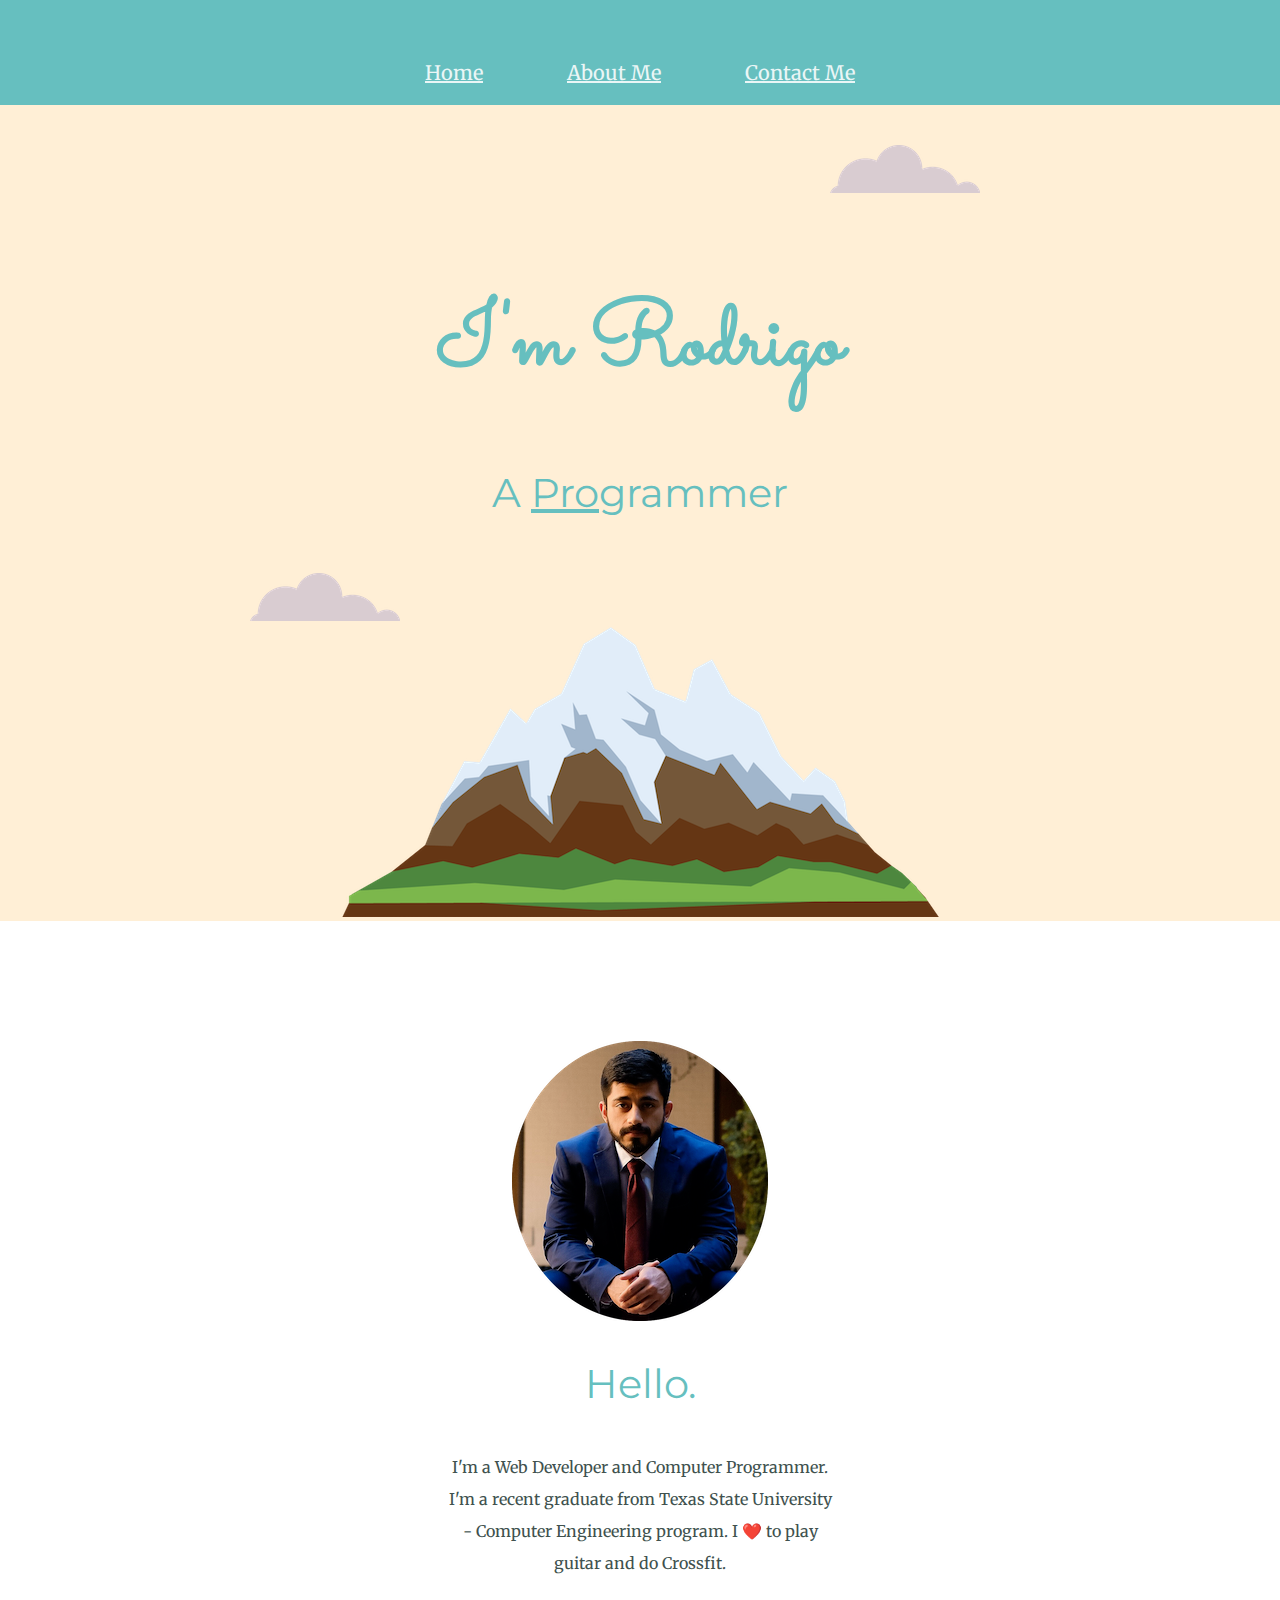
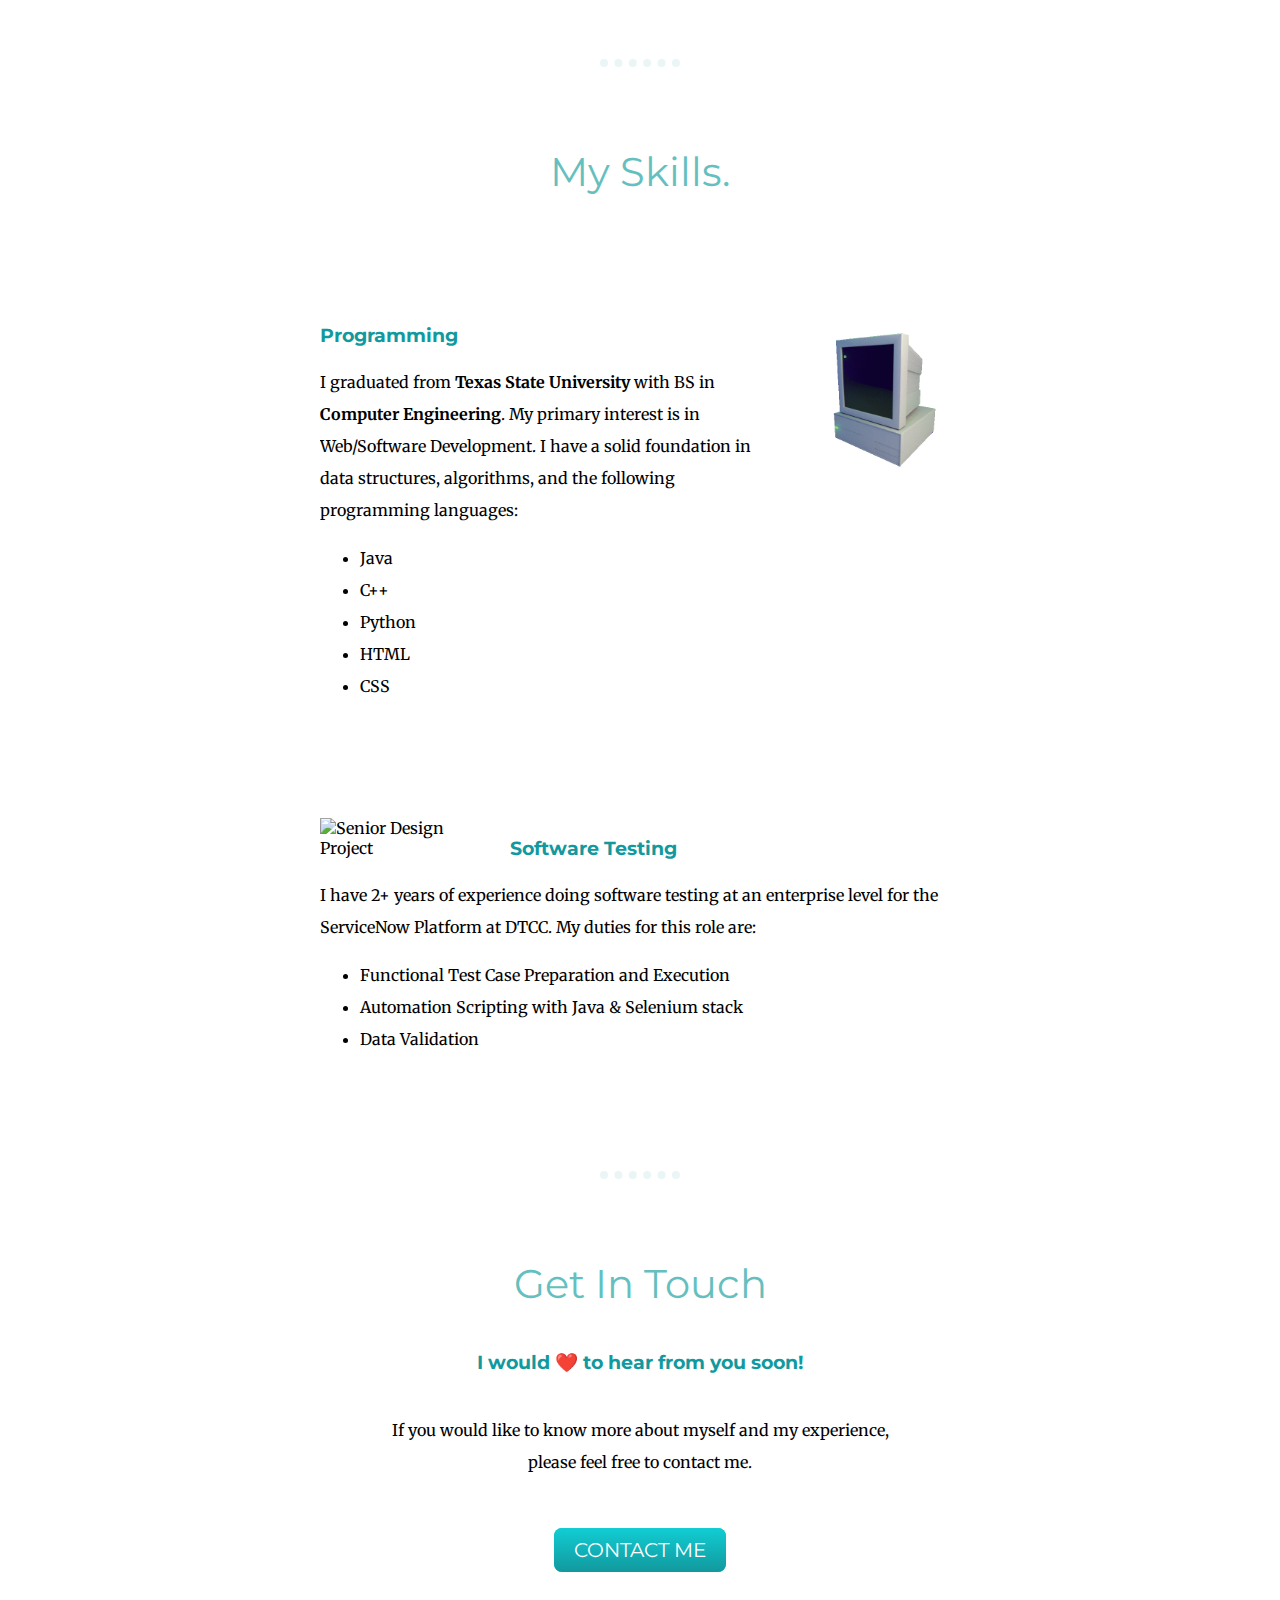
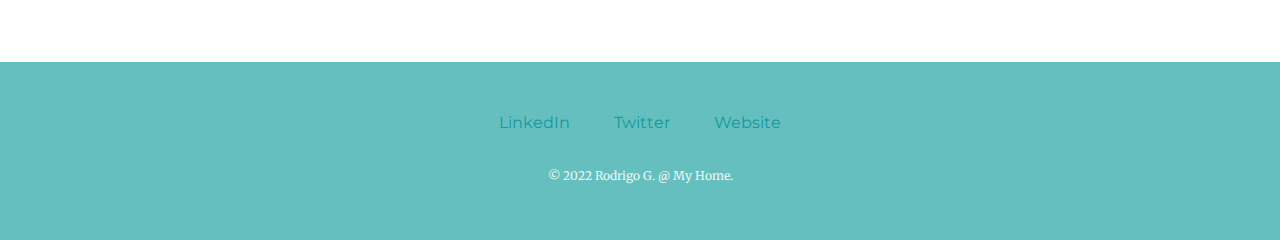
==== index.html @ c72c0177 "Update index.html" ====
<!DOCTYPE html>
<html lang="en" dir="ltr">

<head>
  <meta charset="utf-8">
  <title>Rodrigo's Personal Site</title>
  <link rel="stylesheet" href="css/styles.css">
  <link rel="icon" href="favicon.ico">
  <link rel="preconnect" href="https://fonts.googleapis.com">
  <link rel="preconnect" href="https://fonts.gstatic.com" crossorigin>
  <link href="https://fonts.googleapis.com/css2?family=Merriweather:ital,wght@0,400;1,700&family=Montserrat&family=Orbitron&family=Sacramento&display=swap" rel="stylesheet">
  <link href="https://fonts.googleapis.com/css2?family=Merriweather:wght@400;700&family=Montserrat&family=Orbitron&family=Sacramento&display=swap" rel="stylesheet">
</head>

<body>
  <header>
    <div class="nav-bar">
      <div class="menu">
        <a class="menu-links" href="https://samsaraprogrammimg.github.io/personal-site/">Home</a>
        <a class="menu-links" href="https://samsaraprogrammimg.github.io/cv/">About Me</a>
        <a class="menu-links" href="mailto:rodrjgom@gmail.com">Contact Me</a>
      </div>
    </div>
  </header>
  <div class="top-container">
    <img class="top-cloud" src="images/cloud.png" alt="cloud-img">
    <h1>I'm Rodrigo</h1>
    <h2>A <span class="pro">Pro</span>grammer</h2>
    <img class="bottom-cloud" src="images/cloud.png" alt="cloud-img">
    <img class="mountain" src="images/mountain.png" alt="mountain-img">
  </div>
  <div class="middle-container">
    <div class="profile">
      <br>
      <img class="self" src="images/Me.png" alt="personal-img">
      <h2>Hello.</h2>
      <p class="intro-summary">I'm a Web Developer and Computer Programmer. I'm a recent graduate from Texas State University - Computer Engineering program. I ❤️ to play guitar and do Crossfit.</p>
    </div>
    <hr>
    <div class="skills">
      <h2>My Skills.</h2>
      <div class="skill-row">
        <img class="programming" src="images/computer.gif" alt="Programming">
        <h3>Programming</h3>
        <p>I graduated from <span class="important">Texas State University</span> with BS in <span class="important">Computer Engineering</span>. My primary interest is in Web/Software Development. I have a solid foundation in data structures, algorithms,
          and the following programming languages:
        <ul>
          <li>Java</li>
          <li>C++</li>
          <li>Python</li>
          <li>HTML</li>
          <li>CSS</li>
        </ul>
        </p>
      </div>
      <div class="skill-row">
        <img class="design-project" src="images/testing.gif" alt="Senior Design Project">
        <h3>Software Testing</h3>
        <p>I have 2+ years of experience doing software testing at an enterprise level for the ServiceNow Platform at DTCC. My duties for this role are:
        <ul>
          <li>Functional Test Case Preparation and Execution</li>
          <li>Automation Scripting with Java & Selenium stack</li>
          <li>Data Validation</li>
        </ul>
        </p>
      </div>
    </div>
    <hr>
    <div class="contact-me">
      <h2>Get In Touch</h2>
      <h3>I would ❤️ to hear from you soon!</h3>
      <p class="contact-message">If you would like to know more about myself and my experience, please feel free to contact me.</p>
      <a class="btn" href="mailto:rodrjgom@gmail.com">CONTACT ME</a>
    </div>
  </div>


  <div class="bottom-container">
    <a class="footer-link" href="https://www.linkedin.com/in/rodrjgom">LinkedIn</a>
    <a class="footer-link" href="https://twitter.com/">Twitter</a>
    <a class="footer-link" href="https://www.appbrewery.co/">Website</a>
    <p class="copyright-text">© 2022 Rodrigo G. @ My Home.</p>
  </div>
</body>

</html>
---- css/styles.css ----
body {
  margin: 0;
  text-align: center;
  font-family: 'Merriweather', serif;
  /* background-color: #FFEFD6; */
}

h1 {
  margin: 50px auto 0 auto;
  font-family: 'Sacramento', cursive;
  font-size: 562.5%;
  color: #66BFBF;
  line-height: 2;
}

h2 {
  font-family: 'Montserrat', sans-serif;
  font-size: 2.5rem;
  color: #66BFBF;
  font-weight: normal;
  padding-bottom: 10px;
}

h3 {
  font-family: 'Montserrat', sans-serif;
  color: #11999E;
}

hr{
  margin: 80px auto 80px auto;
  border-style: dotted none none;
  border-width: .5rem;
  width: 80px;
  color: #EAF6F6;
}

p{
  line-height: 2;
  font-family: 'Merriweather', serif;
}

li{
  line-height: 2;
}

.nav-bar{
  background-color: #66BFBF;
  padding: 40px;
}

.menu-links{
  color: #EAF6F6;
  font-family: 'Merriweather', serif;
  font-size: 1.25rem;
  padding: 0 40px;
  position: relative;
  top: 20px;
}

.menu-links:hover{
  color: #111111;
  /* top: 10px; */
}

.important{
  font-family: 'Merriweather', serif;
  font-weight: bold;
}


.top-container {
  position: relative;
  padding-top: 100px;
  background-color: #FFEFD6;
}

.middle-container{
  margin: 100px 0;

}


.bottom-container{
  background-color:#66BFBF;
  padding: 50px 0 20px;

}

.pro {
  text-decoration: underline;
}

.bottom-cloud {
  position: absolute;
  bottom: 300px;
  left: 250px;
}

.top-cloud {
  position: absolute;
  right: 300px;
  top: 40px;
}

.mountain {
  position: relative;
}

.skill-row {
  width: 50%;
  margin: 100px auto 100px auto;
  text-align: left;
  overflow: auto;
}

.design-project {
  width: 25%;
  float: left;
  margin-right: 30px;
}

.programming {
  width: 25%;
  float: right;
  margin-left: 30px;
}

.intro-summary{
  color: #40514E;
  width: 30%;
  margin: auto;
}

.footer-link{
  color: #11999E;
  font-family: 'Montserrat', sans-serif;
  margin: 10px 20px;
  text-decoration: none;

}

.footer-link:hover{
  color: #EAF6F6;
}

.copyright-text{
  color: #EAF6F6;
  font-size: 0.75rem;
  padding: 20px 0;
}

.contact-message{
  width: 40%;
  margin: 40px auto 60px;
}

.btn {
  background: #11CDD4;
  background-image: -webkit-linear-gradient(top, #11CDD4, #11999E);
  background-image: -moz-linear-gradient(top, #11CDD4, #11999E);
  background-image: -ms-linear-gradient(top, #11CDD4, #11999E);
  background-image: -o-linear-gradient(top, #11CDD4, #11999E);
  background-image: linear-gradient(to bottom, #11CDD4, #11999E);
  -webkit-border-radius: 8;
  -moz-border-radius: 8;
  border-radius: 8px;
  font-family: 'Montserrat', sans-serif;
  color: #ffffff;
  font-size: 20px;
  padding: 10px 20px 10px 20px;
  text-decoration: none;
}

.btn:hover {
  background: #30E3CB;
  background-image: -webkit-linear-gradient(top, #30E3CB, #2BC4AD);
  background-image: -moz-linear-gradient(top, #30E3CB, #2BC4AD);
  background-image: -ms-linear-gradient(top, #30E3CB, #2BC4AD);
  background-image: -o-linear-gradient(top, #30E3CB, #2BC4AD);
  background-image: linear-gradient(to bottom, #30E3CB, #2BC4AD);
  text-decoration: none;
}
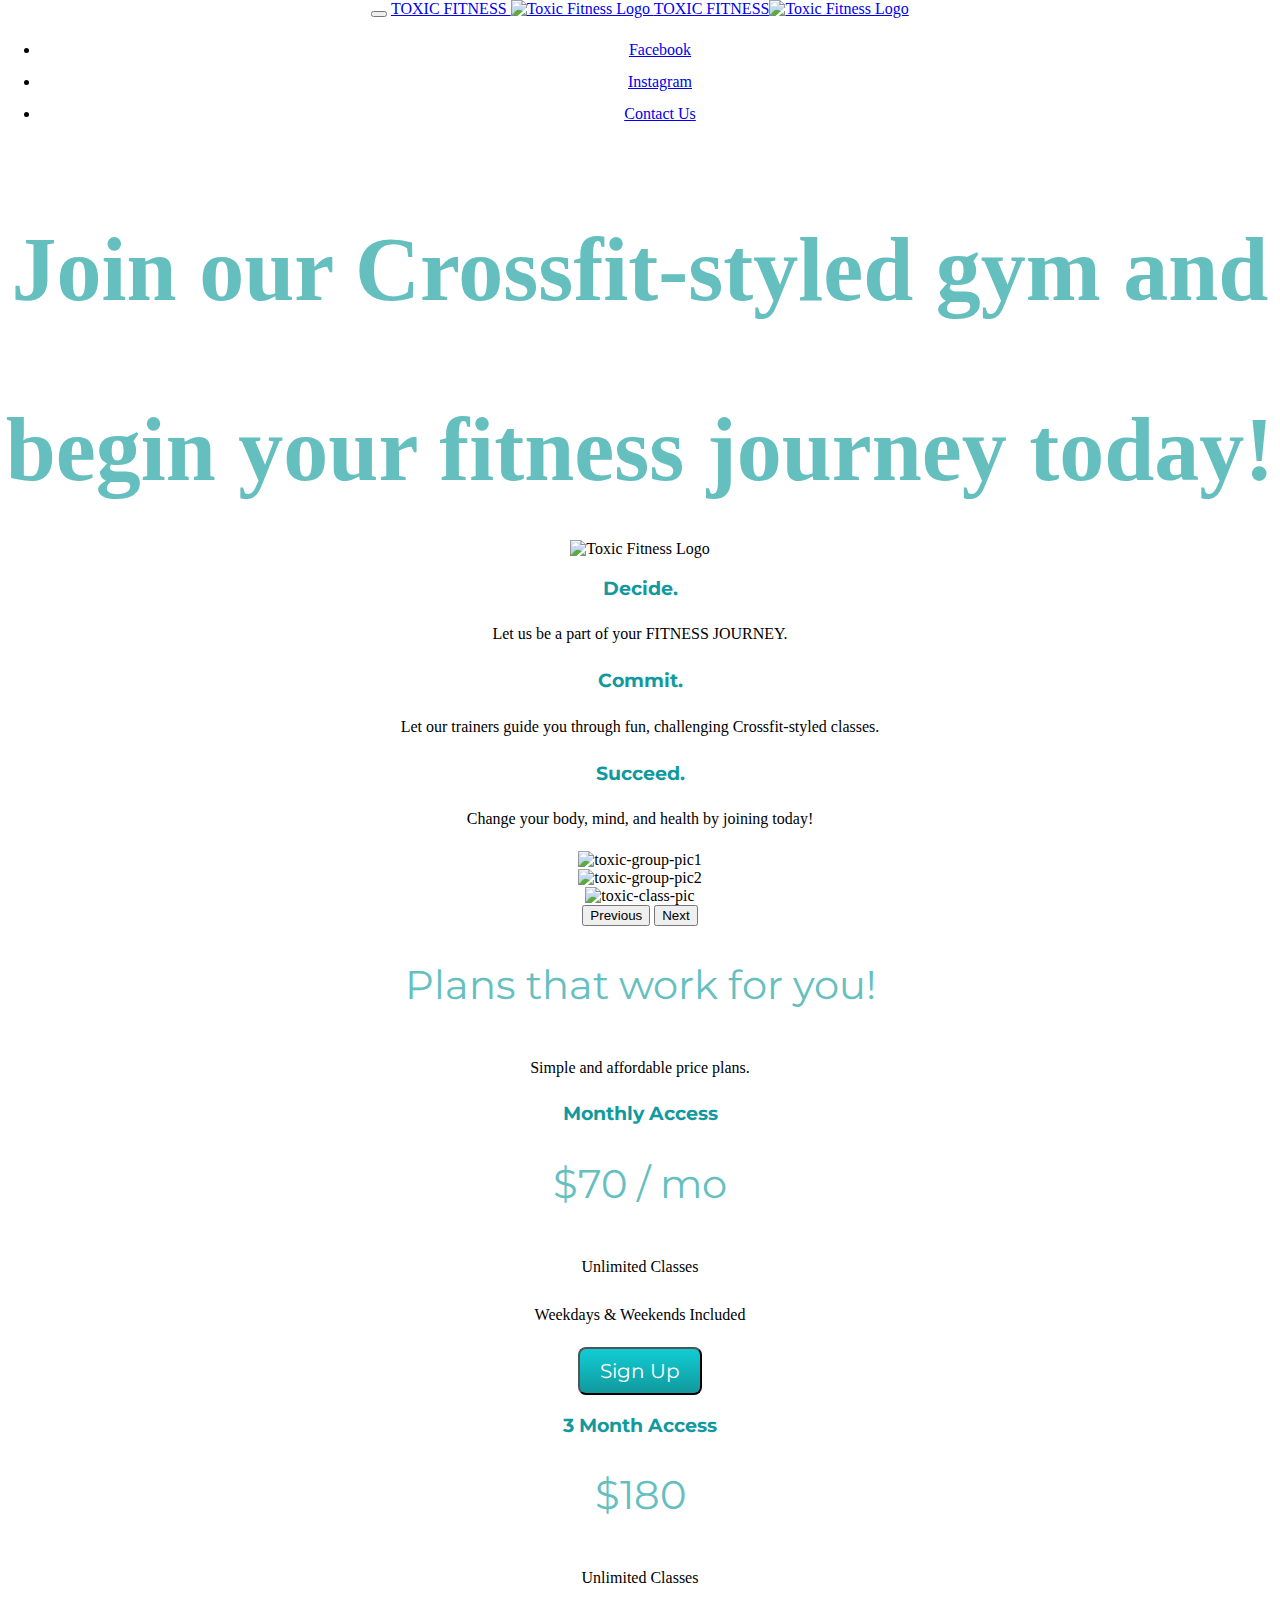
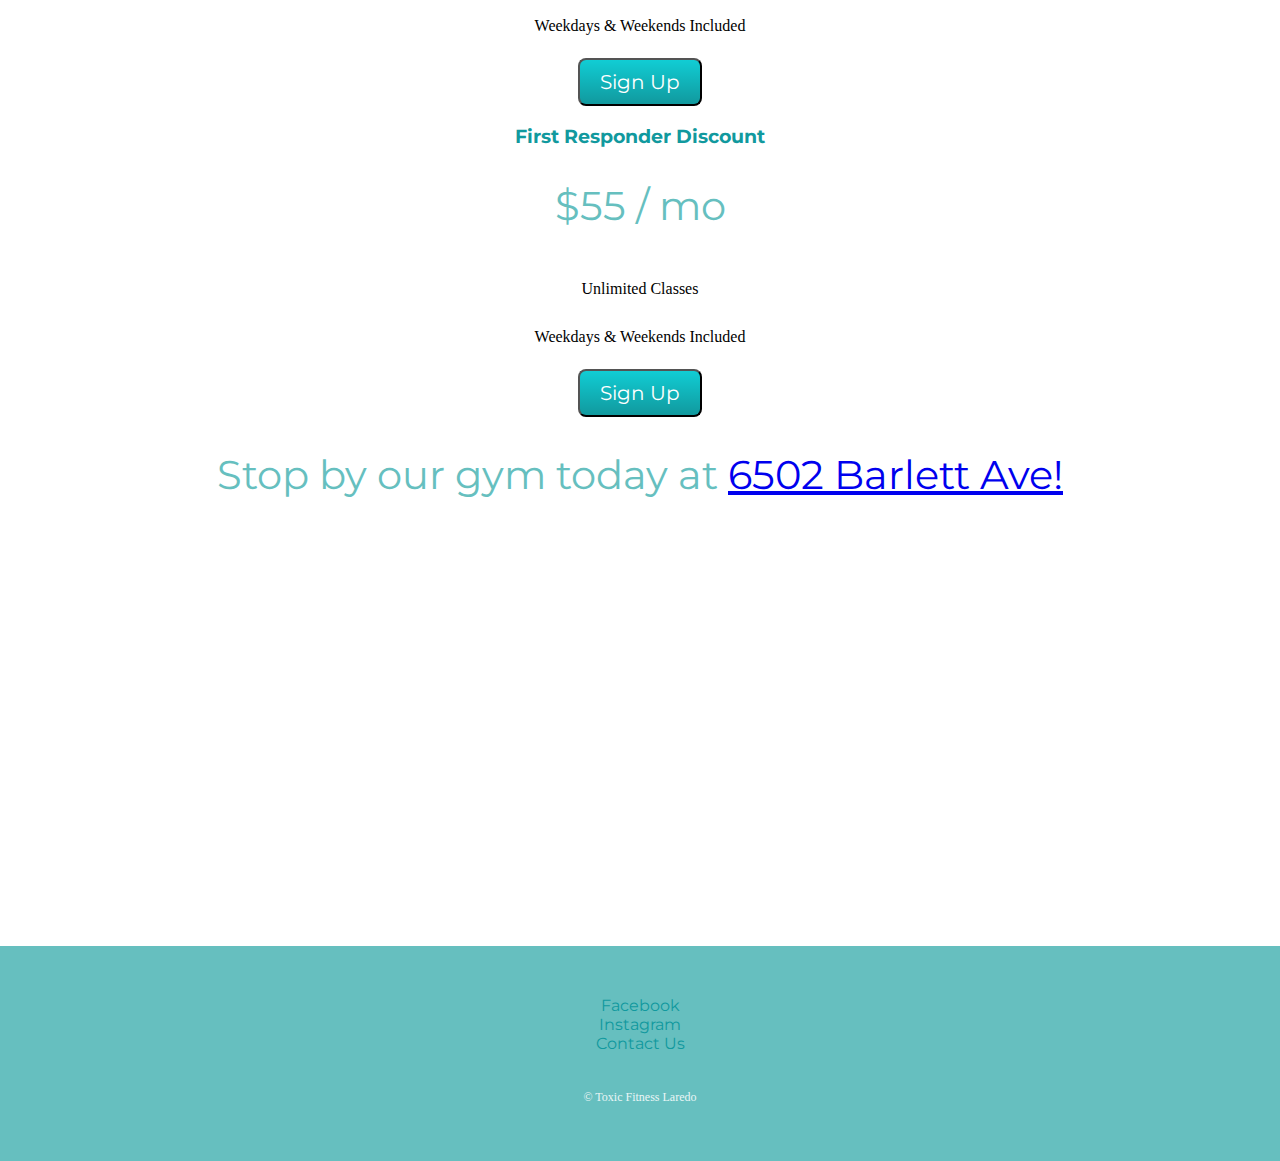
==== commit 5677f572: "Update index.html" ====
--- a/index.html
+++ b/index.html
@@ -1,86 +1,233 @@
 <!DOCTYPE html>
-<html lang="en" dir="ltr">
-
-<head>
-  <meta charset="utf-8">
-  <title>Rodrigo's Personal Site</title>
-  <link rel="stylesheet" href="css/styles.css">
-  <link rel="icon" href="favicon.ico">
-  <link rel="preconnect" href="https://fonts.googleapis.com">
-  <link rel="preconnect" href="https://fonts.gstatic.com" crossorigin>
-  <link href="https://fonts.googleapis.com/css2?family=Merriweather:ital,wght@0,400;1,700&family=Montserrat&family=Orbitron&family=Sacramento&display=swap" rel="stylesheet">
-  <link href="https://fonts.googleapis.com/css2?family=Merriweather:wght@400;700&family=Montserrat&family=Orbitron&family=Sacramento&display=swap" rel="stylesheet">
-</head>
-
-<body>
-  <header>
-    <div class="nav-bar">
-      <div class="menu">
-        <a class="menu-links" href="https://samsaraprogrammimg.github.io/personal-site/">Home</a>
-        <a class="menu-links" href="https://samsaraprogrammimg.github.io/cv/">About Me</a>
-        <a class="menu-links" href="mailto:rodrjgom@gmail.com">Contact Me</a>
-      </div>
-    </div>
-  </header>
-  <div class="top-container">
-    <img class="top-cloud" src="images/cloud.png" alt="cloud-img">
-    <h1>I'm Rodrigo</h1>
-    <h2>A <span class="pro">Pro</span>grammer</h2>
-    <img class="bottom-cloud" src="images/cloud.png" alt="cloud-img">
-    <img class="mountain" src="images/mountain.png" alt="mountain-img">
-  </div>
-  <div class="middle-container">
-    <div class="profile">
-      <br>
-      <img class="self" src="images/Me.png" alt="personal-img">
-      <h2>Hello.</h2>
-      <p class="intro-summary">I'm a Web Developer and Computer Programmer. I'm a recent graduate from Texas State University - Computer Engineering program. I ❤️ to play guitar and do Crossfit.</p>
-    </div>
-    <hr>
-    <div class="skills">
-      <h2>My Skills.</h2>
-      <div class="skill-row">
-        <img class="programming" src="images/computer.gif" alt="Programming">
-        <h3>Programming</h3>
-        <p>I graduated from <span class="important">Texas State University</span> with BS in <span class="important">Computer Engineering</span>. My primary interest is in Web/Software Development. I have a solid foundation in data structures, algorithms,
-          and the following programming languages:
-        <ul>
-          <li>Java</li>
-          <li>C++</li>
-          <li>Python</li>
-          <li>HTML</li>
-          <li>CSS</li>
-        </ul>
-        </p>
-      </div>
-      <div class="skill-row">
-        <img class="design-project" src="images/testing.gif" alt="Senior Design Project">
-        <h3>Software Testing</h3>
-        <p>I have 2+ years of experience doing software testing at an enterprise level for the ServiceNow Platform at DTCC. My duties for this role are:
-        <ul>
-          <li>Functional Test Case Preparation and Execution</li>
-          <li>Automation Scripting with Java & Selenium stack</li>
-          <li>Data Validation</li>
-        </ul>
-        </p>
-      </div>
-    </div>
-    <hr>
-    <div class="contact-me">
-      <h2>Get In Touch</h2>
-      <h3>I would ❤️ to hear from you soon!</h3>
-      <p class="contact-message">If you would like to know more about myself and my experience, please feel free to contact me.</p>
-      <a class="btn" href="mailto:rodrjgom@gmail.com">CONTACT ME</a>
-    </div>
-  </div>
-
-
-  <div class="bottom-container">
-    <a class="footer-link" href="https://www.linkedin.com/in/rodrjgom">LinkedIn</a>
-    <a class="footer-link" href="https://twitter.com/">Twitter</a>
-    <a class="footer-link" href="https://www.appbrewery.co/">Website</a>
-    <p class="copyright-text">© 2022 Rodrigo G. @ My Home.</p>
-  </div>
-</body>
+<html>
+
+  <head>
+    <meta charset="utf-8">
+    <meta name="viewport" content="width=device-width, initial-scale=1">
+    <title>Toxic Fitness</title>
+
+
+    <!-- CSS Stylesheets -->
+    <link href="https://cdn.jsdelivr.net/npm/bootstrap@5.2.3/dist/css/bootstrap.min.css" rel="stylesheet" integrity="sha384-rbsA2VBKQhggwzxH7pPCaAqO46MgnOM80zW1RWuH61DGLwZJEdK2Kadq2F9CUG65" crossorigin="anonymous">
+    <link rel="stylesheet" href="css/styles.css">
+
+    <!-- Font Awesome -->
+    <script src="https://kit.fontawesome.com/46031f3086.js" crossorigin="anonymous"></script>
+
+
+    <!-- Google Fonts -->
+    <link rel="preconnect" href="https://fonts.googleapis.com">
+    <link rel="preconnect" href="https://fonts.gstatic.com" crossorigin>
+    <link href="https://fonts.googleapis.com/css2?family=Montserrat:wght@100;400;900&family=Ubuntu:wght@300;400;700&display=swap" rel="stylesheet">
+    <style>
+      @import url('https://fonts.googleapis.com/css2?family=Montserrat:wght@100;400;900&family=Ubuntu:wght@300;400;700&display=swap');
+    </style>
+
+    <link rel="stylesheet" href="https://cdnjs.cloudflare.com/ajax/libs/animate.css/4.1.1/animate.compat.css" />
+  </head>
+
+  <body>
+    <script src="https://cdn.jsdelivr.net/npm/bootstrap@5.2.3/dist/js/bootstrap.bundle.min.js" integrity="sha384-kenU1KFdBIe4zVF0s0G1M5b4hcpxyD9F7jL+jjXkk+Q2h455rYXK/7HAuoJl+0I4" crossorigin="anonymous"></script>
+
+    <!-- Title -->
+
+    <section id="title">
+      <div class="container-fluid navbar-container">
+
+        <!-- Nav Bar -->
+        <nav class="navbar navbar-expand-lg navbar-dark">
+          <button class="navbar-toggler" type="button" data-bs-toggle="collapse" data-bs-target="#navbarSupportedContent" aria-controls="navbarSupportedContent" aria-expanded="false" aria-label="Toggle navigation">
+            <span class="navbar-toggler-icon"></span>
+          </button>
+          <a class="navbar-brand" href="https://samsaraprogramming.github.io/dummy-gym-site/"><span class="brand-text">TOXIC FITNESS   <img class="toxic-logo-nav" src="images/toxic-logo.png" alt="Toxic Fitness Logo"> </span></a>
+          <a class="navbar-brand-mobile" href="#title"><span class="brand-text">TOXIC FITNESS<img class="toxic-logo-nav" src="images/toxic-logo.png" alt="Toxic Fitness Logo"></span></a>          <div class="collapse navbar-collapse" id="navbarSupportedContent">
+            <ul class="navbar-nav ms-auto">
+              <li class="nav-item">
+                <a class="nav-link" href="https://www.facebook.com/cardioandstrength/"><i class="fa-brands fa-facebook nav-icon"></i> Facebook</a>
+              </li>
+              <li class="nav-item">
+                <a class="nav-link" href="https://www.instagram.com/toxicfitnesslaredo/"><i class="fa-brands fa-instagram nav-icon"></i> Instagram</a>
+              </li>
+              <li class="nav-item">
+                <a class="nav-link" href="sign-up.html"><i class="fa-regular fa-envelope nav-icon"></i> Contact Us</a>
+              </li>
+            </ul>
+          </div>
+        </nav>
+
+      </div>
+
+      <div class="container-fluid heading-container">
+<!--         <a class="navbar-brand-mobile" href="https://samsaraprogramming.github.io/dummy-gym-site/">TOXIC FITNESS</a> -->
+        <div class="row">
+          <div class="col-lg-6 main-heading-container">
+            <h1 class="main-heading">Join our Crossfit-styled gym and begin your fitness journey today!</h1>
+          </div>
+          <div class="logo-container col-lg-6">
+            <img class="toxic-logo" src="images/toxic-logo.png" alt="Toxic Fitness Logo">
+          </div>
+        </div>
+      </div>
+
+    </section>
+
+
+
+    <!-- Moto Section -->
+
+    <section id="moto">
+      <div class="container-fluid">
+        <div class="row">
+          <div class="moto-box col-lg-4">
+            <a href="https://www.instagram.com/reel/Cjd8QZJpaCL/?utm_source=ig_web_copy_link"><i class="fa-solid fa-person-running fa-3x moto-icon"></i></a>
+            <h3 class="moto-heading">Decide.</h3>
+            <p class="moto-description">Let us be a part of your FITNESS JOURNEY.</p>
+          </div>
+          <div class="moto-box col-lg-4">
+            <a href="https://www.instagram.com/reel/CjZSHt7Do6n/?utm_source=ig_web_copy_link"><i class="fa-solid fa-dumbbell fa-3x moto-icon"></i></a>
+            <h3 class="moto-heading">Commit.</h3>
+            <p class="moto-description">Let our trainers guide you through fun, challenging Crossfit-styled classes.</p>
+          </div>
+          <div class="moto-box col-lg-4">
+            <a href="https://www.instagram.com/reel/CjRRHWUjfjO/?utm_source=ig_web_copy_link"><i class="fa-solid fa-medal fa-3x moto-icon"></i></a>
+            <h3 class="moto-heading">Succeed.</h3>
+            <p class="moto-description">Change your body, mind, and health by joining today!</p>
+          </div>
+        </div>
+    </section>
+
+    <!-- Carousel -->
+
+    <section id="testimonials">
+
+      <div id="testimonial-carousel" class="carousel slide carousel-fade" data-bs-ride="carousel" data-bs-pause="false" data-bs-interval="5000">
+        <div class="carousel-inner">
+
+          <div class="carousel-item active">
+            <!-- <h2>I no longer have to sniff other dogs for love. I've found the hottest Corgi on TinDog. Woof.</h2> -->
+
+            <!-- <em>Pebbles, New York</em> -->
+            <!-- <h2 class="testimonial-text">Challenge yourself with constantly varied workouts!</h2> -->
+            <div class="image-container">
+              <img class=" testimonial-image" src="images/toxic1.jpeg" alt="toxic-group-pic1">
+            </div>
+          </div>
+          <div class="carousel-item">
+            <!-- <h2 class="testimonial-text">Reach for your greatest potential!</h2> -->
+            <div class="image-container">
+              <img class="testimonial-image" src="images/toxic4.jpeg" alt="toxic-group-pic2">
+
+            </div>
+
+            <!-- <em>Beverly, Illinois</em> -->
+          </div>
+          <div class="carousel-item">
+            <!-- <h2 class="testimonial-text">Improve your health and well-being!</h2> -->
+            <div class="image-container">
+              <img class="testimonial-image" src="images/toxic3.jpeg" alt="toxic-class-pic">
+            </div>
+          </div>
+        </div>
+        <button class="carousel-control-prev" type="button" data-bs-target="#testimonial-carousel" data-bs-slide="prev">
+          <span class="carousel-control-prev-icon" aria-hidden="true"></span>
+          <span class="visually-hidden">Previous</span>
+        </button>
+        <button class="carousel-control-next" type="button" data-bs-target="#testimonial-carousel" data-bs-slide="next">
+          <span class="carousel-control-next-icon" aria-hidden="true"></span>
+          <span class="visually-hidden">Next</span>
+        </button>
+      </div>
+
+    </section>
+
+    <!-- Pricing -->
+
+    <section id="pricing">
+
+      <span class="pricing-header">
+        <h2>Plans that work for you!</h2>
+      </span>
+
+      <span class="pricing-subheader">
+        <p>Simple and affordable price plans.</p>
+      </span>
+
+      <div class="row row-cols-1 row-cols-md-3 mb-3 text-center">
+        <div class="col pricing-col">
+          <div class="card">
+            <div class="card-header">
+              <h3>Monthly Access</h3>
+            </div>
+            <div class="card-body">
+              <h2>$70 <span class="month"> / mo</span></h2>
+              <p>Unlimited Classes</p>
+              <p>Weekdays & Weekends Included</p>
+              <button type="button" class="w-100 btn btn-lg btn-primary">Sign Up</button>
+            </div>
+          </div>
+        </div>
+
+        <div class="col pricing-col">
+          <div class="card">
+            <div class="card-header">
+              <h3>3 Month Access</h3>
+            </div>
+            <div class="card-body">
+              <h2>$180</h2>
+              <p>Unlimited Classes</p>
+              <p>Weekdays & Weekends Included</p>
+              <button type="button" class="w-100 btn btn-lg btn-primary">Sign Up</button>
+            </div>
+          </div>
+        </div>
+
+        <div class="col pricing-col">
+          <div class="card">
+            <div class="card-header">
+              <h3>First Responder Discount</h3>
+            </div>
+            <div class="card-body">
+              <h2>$55<span class="month"> / mo</span></h2>
+              <p>Unlimited Classes</p>
+              <p>Weekdays & Weekends Included</p>
+              <button type="button" class="w-100 btn btn-lg btn-primary">Sign Up</button>
+            </div>
+          </div>
+        </div>
+      </div>
+
+    </section>
+
+    <section id="location">
+      <h2 class="location-header">Stop by our gym today at <a
+          href="https://www.google.com/maps/dir/27.6037632,-99.483648/toxic+fitness+laredo+tx/@27.5870922,-99.4815505,14z/data=!3m1!4b1!4m9!4m8!1m1!4e1!1m5!1m1!1s0x866121b60e5ad91b:0x49c07f7e0403f537!2m2!1d-99.4678319!2d27.5613361">6502 Barlett
+          Ave!</a></h2>
+      <iframe
+        src="https://www.google.com/maps/embed?pb=!1m18!1m12!1m3!1d3537.03783975688!2d-99.4700205849411!3d27.56133608285264!2m3!1f0!2f0!3f0!3m2!1i1024!2i768!4f13.1!3m3!1m2!1s0x866121b60e5ad91b%3A0x49c07f7e0403f537!2sToxic%20Fitness!5e0!3m2!1sen!2sus!4v1673391361901!5m2!1sen!2sus"
+        width="100%" height="400" style="border:0;" allowfullscreen="" loading="lazy" referrerpolicy="no-referrer-when-downgrade"></iframe>
+    </section>
+
+
+    <!-- Footer -->
+
+    <footer id="footer">
+      <div class="container-fluid bottom-container">
+        <div class="row footer-menu">
+          <div class="col-4 footer-column">
+            <a class="footer-link" href="https://www.facebook.com/cardioandstrength/"><i class="fa-brands fa-facebook nav-icon"></i><span> Facebook</span></a>
+          </div>
+          <div class="col-4 footer-column">
+            <a class="footer-link" href="https://www.instagram.com/toxicfitnesslaredo/"><i class="fa-brands fa-instagram nav-icon"></i><span> Instagram</span></a>
+          </div>
+          <div class="col-4 footer-column">
+            <a class="footer-link" href="sign-up.html"><i class="fa-regular fa-envelope nav-icon"></i><span> Contact Us</span></a>
+          </div>
+        </div>
+        <p class="copyright-text">© Toxic Fitness Laredo</p>
+      </div>
+    </footer>
+
+
+  </body>
 
 </html>
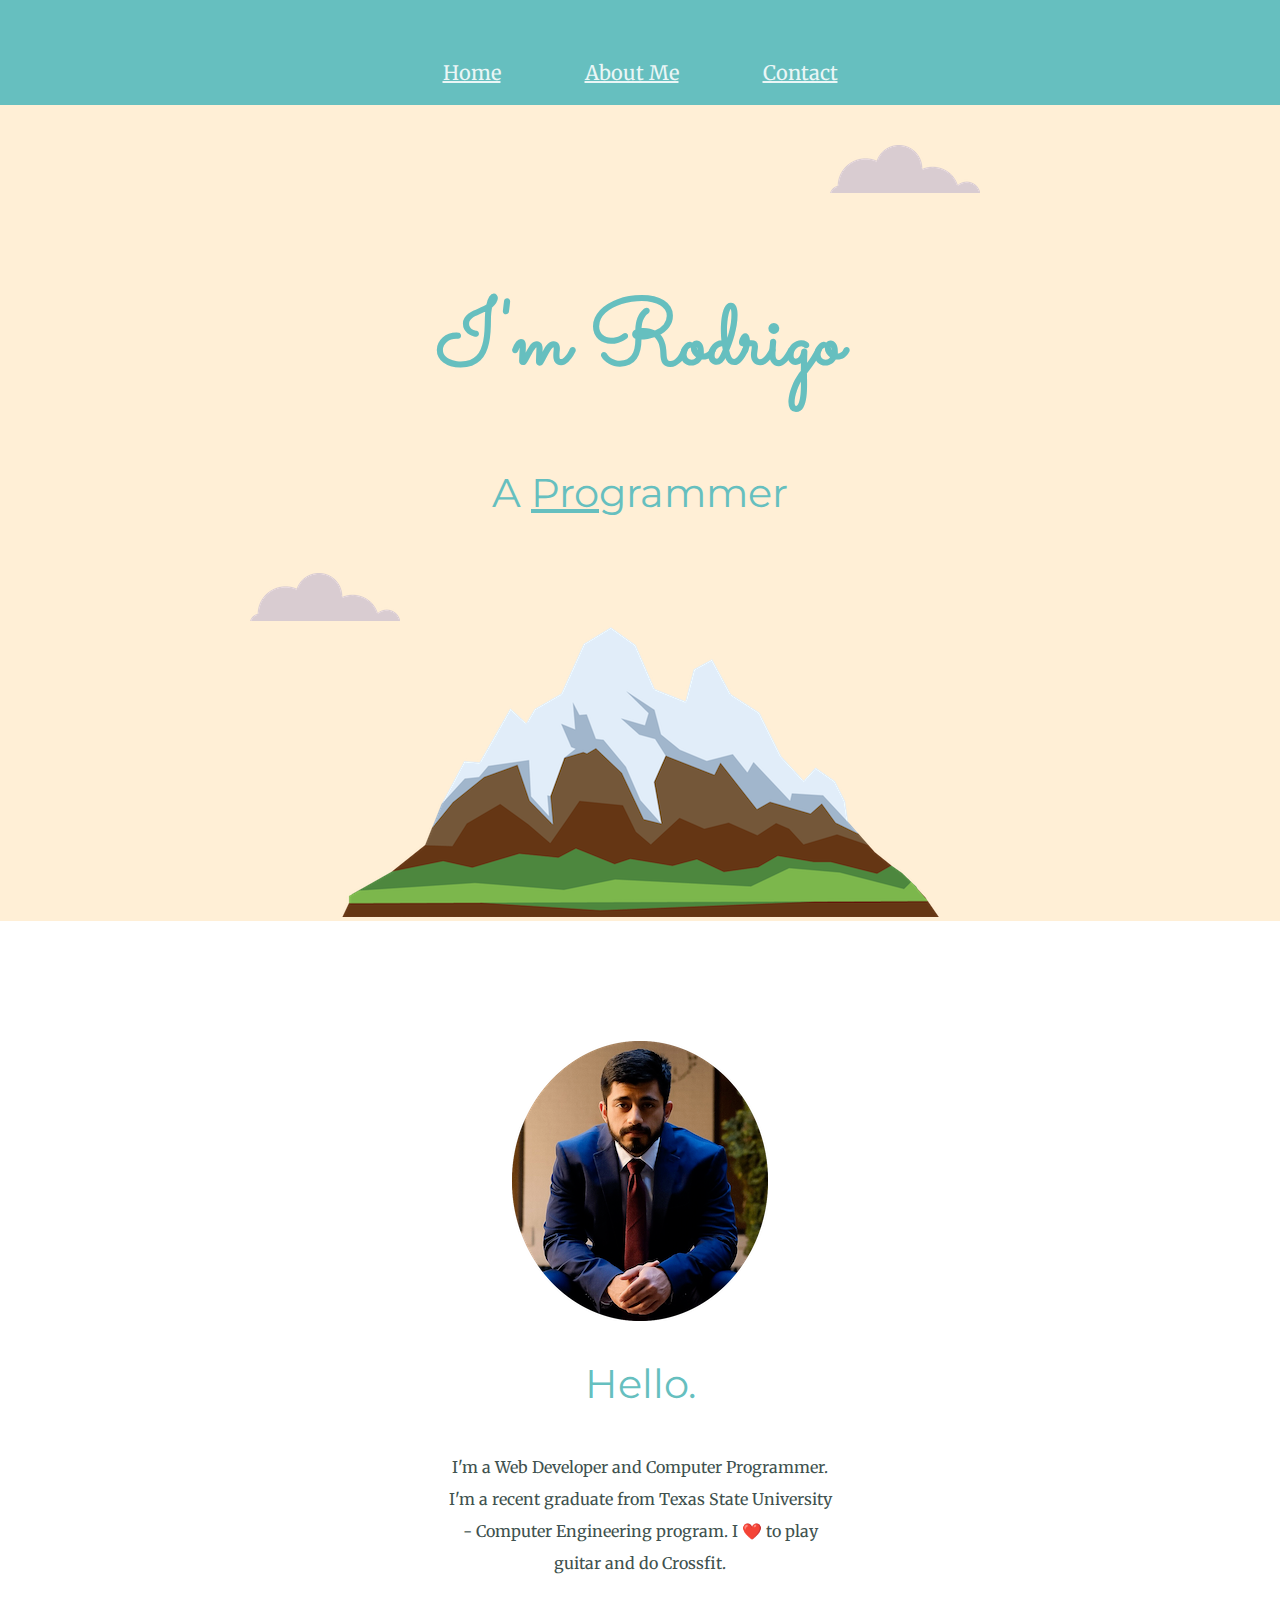
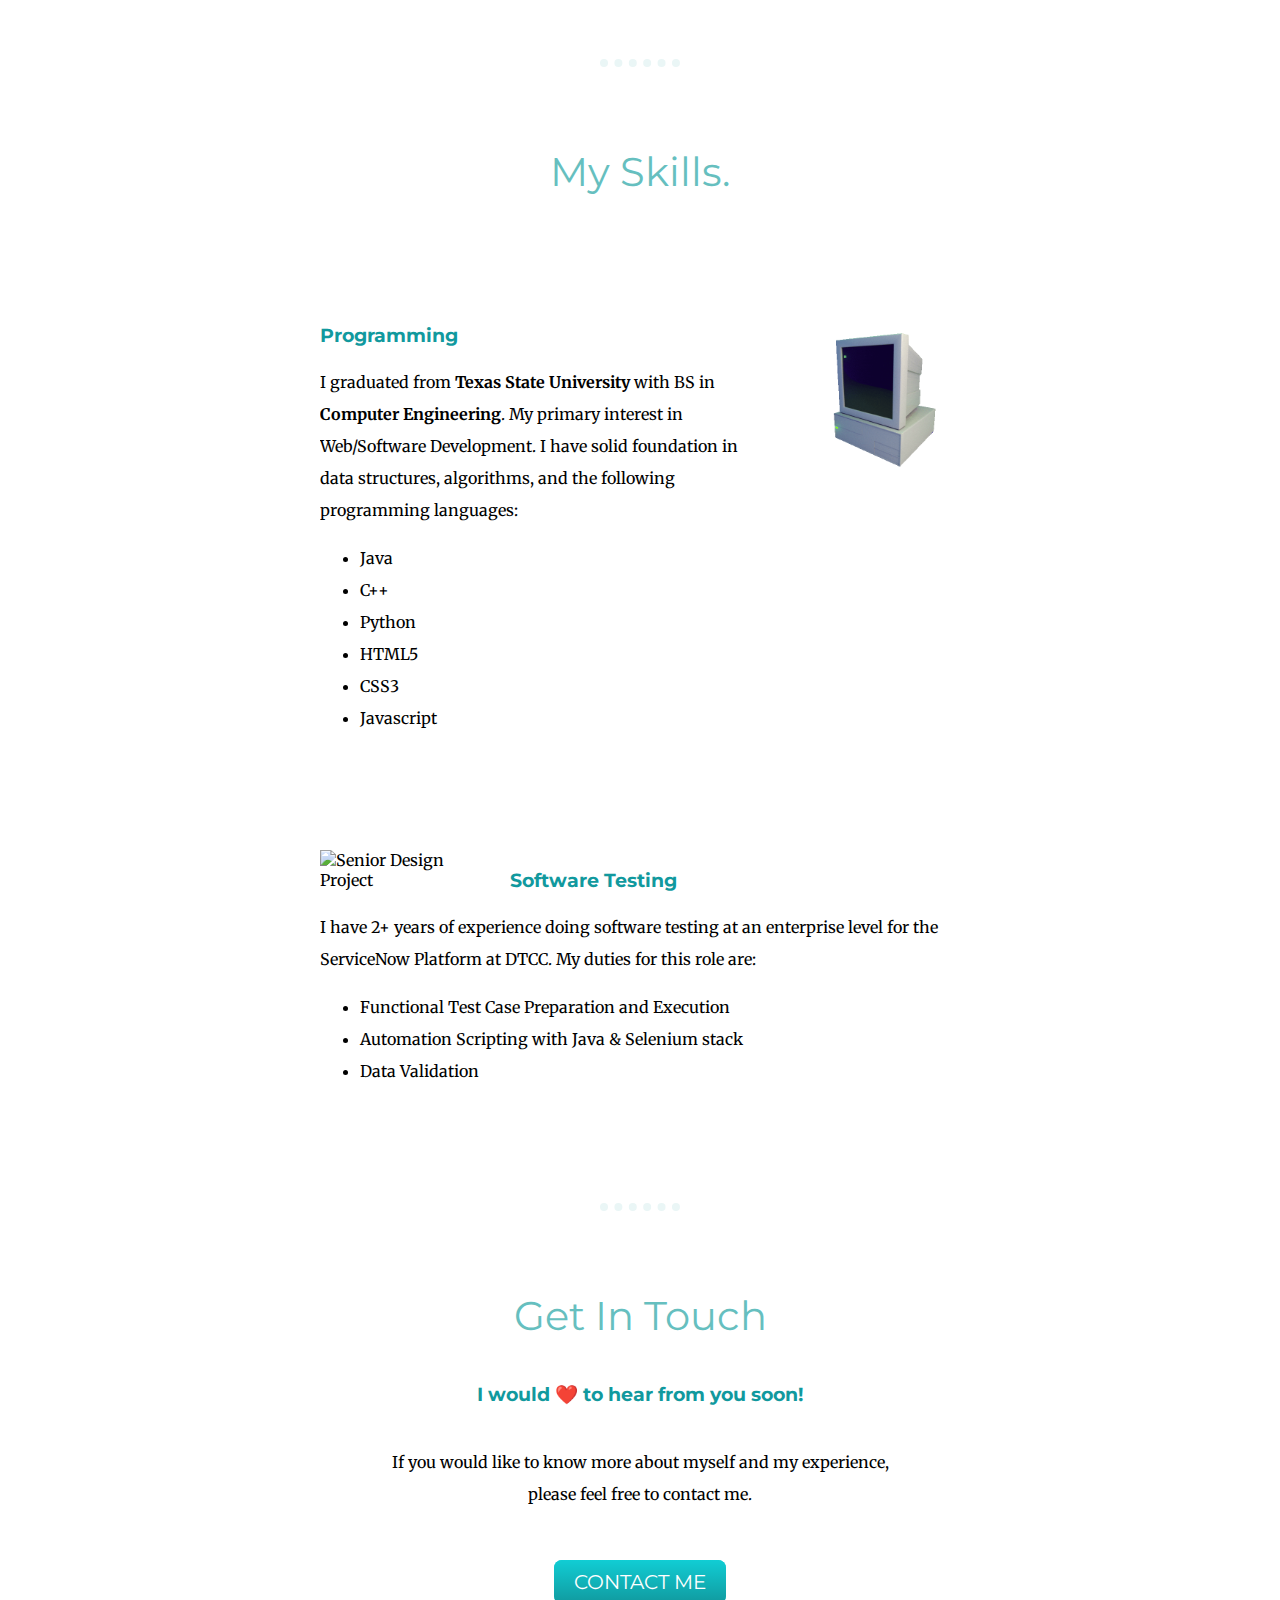
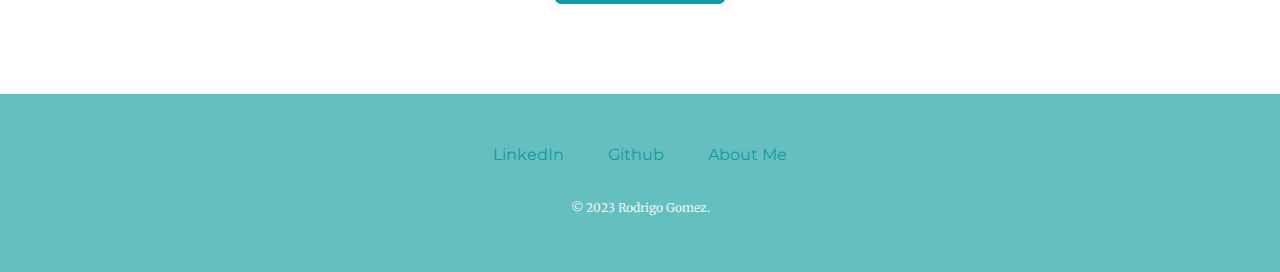
==== commit 93fd3234: "Update index.html" ====
--- a/index.html
+++ b/index.html
@@ -1,233 +1,89 @@
 <!DOCTYPE html>
-<html>
+<html lang="en" dir="ltr">
 
-  <head>
-    <meta charset="utf-8">
-    <meta name="viewport" content="width=device-width, initial-scale=1">
-    <title>Toxic Fitness</title>
+<head>
+  <meta charset="utf-8">
+  <title>Rodrigo Gomez</title>
+  <link rel="stylesheet" href="css/styles.css">
+  <link rel="icon" href="favicon.ico">
 
+  <script src="https://kit.fontawesome.com/46031f3086.js" crossorigin="anonymous"></script>
 
-    <!-- CSS Stylesheets -->
-    <link href="https://cdn.jsdelivr.net/npm/bootstrap@5.2.3/dist/css/bootstrap.min.css" rel="stylesheet" integrity="sha384-rbsA2VBKQhggwzxH7pPCaAqO46MgnOM80zW1RWuH61DGLwZJEdK2Kadq2F9CUG65" crossorigin="anonymous">
-    <link rel="stylesheet" href="css/styles.css">
+  <link rel="preconnect" href="https://fonts.googleapis.com">
+  <link rel="preconnect" href="https://fonts.gstatic.com" crossorigin>
+  <link href="https://fonts.googleapis.com/css2?family=Merriweather:ital,wght@0,400;1,700&family=Montserrat&family=Orbitron&family=Sacramento&display=swap" rel="stylesheet">
+  <link href="https://fonts.googleapis.com/css2?family=Merriweather:wght@400;700&family=Montserrat&family=Orbitron&family=Sacramento&display=swap" rel="stylesheet">
+</head>
 
-    <!-- Font Awesome -->
-    <script src="https://kit.fontawesome.com/46031f3086.js" crossorigin="anonymous"></script>
+<body>
+  <header>
+    <div class="nav-bar">
+      <div class="menu">
+        <a class="menu-links" href="https://samsaraprogramming.github.io/personal-site"><i class="fa-solid fa-house"></i> Home</a>
+        <a class="menu-links" href="https://samsaraprogramming.github.io/AboutMe/"><i class="fa-solid fa-person"></i> About Me</a>
+        <a class="menu-links" href="#"><i class="fa-solid fa-envelope"></i> Contact</a>
+      </div>
+    </div>
+  </header>
+  <div class="top-container">
+    <img class="top-cloud" src="images/cloud.png" alt="cloud-img">
+    <h1>I'm Rodrigo</h1>
+    <h2>A <span class="pro">Pro</span>grammer</h2>
+    <img class="bottom-cloud" src="images/cloud.png" alt="cloud-img">
+    <img class="mountain" src="images/mountain.png" alt="mountain-img">
+  </div>
+  <div class="middle-container">
+    <div class="profile">
+      <br>
+      <img class="self" src="images/Me.png" alt="personal-img">
+      <h2>Hello.</h2>
+      <p class="intro-summary">I'm a Web Developer and Computer Programmer. I'm a recent graduate from Texas State University - Computer Engineering program. I ❤️ to play guitar and do Crossfit.</p>
+    </div>
+    <hr>
+    <div class="skills">
+      <h2>My Skills.</h2>
+      <div class="skill-row">
+        <img class="programming" src="images/computer.gif" alt="Programming">
+        <h3>Programming</h3>
+        <p>I graduated from <span class="important">Texas State University</span> with BS in <span class="important">Computer Engineering</span>. My primary interest in Web/Software Development. I have solid foundation in data structures, algorithms,
+          and the following programming languages:
+        <ul>
+          <li>Java</li>
+          <li>C++</li>
+          <li>Python</li>
+          <li>HTML5</li>
+          <li>CSS3</li>
+          <li>Javascript</li>
+        </ul>
+        </p>
+      </div>
+      <div class="skill-row">
+        <img class="design-project" src="images/testing.gif" alt="Senior Design Project">
+        <h3>Software Testing</h3>
+        <p>I have 2+ years of experience doing software testing at an enterprise level for the ServiceNow Platform at DTCC. My duties for this role are:
+        <ul>
+          <li>Functional Test Case Preparation and Execution</li>
+          <li>Automation Scripting with Java & Selenium stack</li>
+          <li>Data Validation</li>
+        </ul>
+        </p>
+      </div>
+    </div>
+    <hr>
+    <div class="contact-me">
+      <h2>Get In Touch</h2>
+      <h3>I would ❤️ to hear from you soon!</h3>
+      <p class="contact-message">If you would like to know more about myself and my experience, please feel free to contact me.</p>
+      <a class="btn" href="mailto:rodrjgom@gmail.com">CONTACT ME</a>
+    </div>
+  </div>
 
-
-    <!-- Google Fonts -->
-    <link rel="preconnect" href="https://fonts.googleapis.com">
-    <link rel="preconnect" href="https://fonts.gstatic.com" crossorigin>
-    <link href="https://fonts.googleapis.com/css2?family=Montserrat:wght@100;400;900&family=Ubuntu:wght@300;400;700&display=swap" rel="stylesheet">
-    <style>
-      @import url('https://fonts.googleapis.com/css2?family=Montserrat:wght@100;400;900&family=Ubuntu:wght@300;400;700&display=swap');
-    </style>
-
-    <link rel="stylesheet" href="https://cdnjs.cloudflare.com/ajax/libs/animate.css/4.1.1/animate.compat.css" />
-  </head>
-
-  <body>
-    <script src="https://cdn.jsdelivr.net/npm/bootstrap@5.2.3/dist/js/bootstrap.bundle.min.js" integrity="sha384-kenU1KFdBIe4zVF0s0G1M5b4hcpxyD9F7jL+jjXkk+Q2h455rYXK/7HAuoJl+0I4" crossorigin="anonymous"></script>
-
-    <!-- Title -->
-
-    <section id="title">
-      <div class="container-fluid navbar-container">
-
-        <!-- Nav Bar -->
-        <nav class="navbar navbar-expand-lg navbar-dark">
-          <button class="navbar-toggler" type="button" data-bs-toggle="collapse" data-bs-target="#navbarSupportedContent" aria-controls="navbarSupportedContent" aria-expanded="false" aria-label="Toggle navigation">
-            <span class="navbar-toggler-icon"></span>
-          </button>
-          <a class="navbar-brand" href="https://samsaraprogramming.github.io/dummy-gym-site/"><span class="brand-text">TOXIC FITNESS   <img class="toxic-logo-nav" src="images/toxic-logo.png" alt="Toxic Fitness Logo"> </span></a>
-          <a class="navbar-brand-mobile" href="#title"><span class="brand-text">TOXIC FITNESS<img class="toxic-logo-nav" src="images/toxic-logo.png" alt="Toxic Fitness Logo"></span></a>          <div class="collapse navbar-collapse" id="navbarSupportedContent">
-            <ul class="navbar-nav ms-auto">
-              <li class="nav-item">
-                <a class="nav-link" href="https://www.facebook.com/cardioandstrength/"><i class="fa-brands fa-facebook nav-icon"></i> Facebook</a>
-              </li>
-              <li class="nav-item">
-                <a class="nav-link" href="https://www.instagram.com/toxicfitnesslaredo/"><i class="fa-brands fa-instagram nav-icon"></i> Instagram</a>
-              </li>
-              <li class="nav-item">
-                <a class="nav-link" href="sign-up.html"><i class="fa-regular fa-envelope nav-icon"></i> Contact Us</a>
-              </li>
-            </ul>
-          </div>
-        </nav>
-
-      </div>
-
-      <div class="container-fluid heading-container">
-<!--         <a class="navbar-brand-mobile" href="https://samsaraprogramming.github.io/dummy-gym-site/">TOXIC FITNESS</a> -->
-        <div class="row">
-          <div class="col-lg-6 main-heading-container">
-            <h1 class="main-heading">Join our Crossfit-styled gym and begin your fitness journey today!</h1>
-          </div>
-          <div class="logo-container col-lg-6">
-            <img class="toxic-logo" src="images/toxic-logo.png" alt="Toxic Fitness Logo">
-          </div>
-        </div>
-      </div>
-
-    </section>
-
-
-
-    <!-- Moto Section -->
-
-    <section id="moto">
-      <div class="container-fluid">
-        <div class="row">
-          <div class="moto-box col-lg-4">
-            <a href="https://www.instagram.com/reel/Cjd8QZJpaCL/?utm_source=ig_web_copy_link"><i class="fa-solid fa-person-running fa-3x moto-icon"></i></a>
-            <h3 class="moto-heading">Decide.</h3>
-            <p class="moto-description">Let us be a part of your FITNESS JOURNEY.</p>
-          </div>
-          <div class="moto-box col-lg-4">
-            <a href="https://www.instagram.com/reel/CjZSHt7Do6n/?utm_source=ig_web_copy_link"><i class="fa-solid fa-dumbbell fa-3x moto-icon"></i></a>
-            <h3 class="moto-heading">Commit.</h3>
-            <p class="moto-description">Let our trainers guide you through fun, challenging Crossfit-styled classes.</p>
-          </div>
-          <div class="moto-box col-lg-4">
-            <a href="https://www.instagram.com/reel/CjRRHWUjfjO/?utm_source=ig_web_copy_link"><i class="fa-solid fa-medal fa-3x moto-icon"></i></a>
-            <h3 class="moto-heading">Succeed.</h3>
-            <p class="moto-description">Change your body, mind, and health by joining today!</p>
-          </div>
-        </div>
-    </section>
-
-    <!-- Carousel -->
-
-    <section id="testimonials">
-
-      <div id="testimonial-carousel" class="carousel slide carousel-fade" data-bs-ride="carousel" data-bs-pause="false" data-bs-interval="5000">
-        <div class="carousel-inner">
-
-          <div class="carousel-item active">
-            <!-- <h2>I no longer have to sniff other dogs for love. I've found the hottest Corgi on TinDog. Woof.</h2> -->
-
-            <!-- <em>Pebbles, New York</em> -->
-            <!-- <h2 class="testimonial-text">Challenge yourself with constantly varied workouts!</h2> -->
-            <div class="image-container">
-              <img class=" testimonial-image" src="images/toxic1.jpeg" alt="toxic-group-pic1">
-            </div>
-          </div>
-          <div class="carousel-item">
-            <!-- <h2 class="testimonial-text">Reach for your greatest potential!</h2> -->
-            <div class="image-container">
-              <img class="testimonial-image" src="images/toxic4.jpeg" alt="toxic-group-pic2">
-
-            </div>
-
-            <!-- <em>Beverly, Illinois</em> -->
-          </div>
-          <div class="carousel-item">
-            <!-- <h2 class="testimonial-text">Improve your health and well-being!</h2> -->
-            <div class="image-container">
-              <img class="testimonial-image" src="images/toxic3.jpeg" alt="toxic-class-pic">
-            </div>
-          </div>
-        </div>
-        <button class="carousel-control-prev" type="button" data-bs-target="#testimonial-carousel" data-bs-slide="prev">
-          <span class="carousel-control-prev-icon" aria-hidden="true"></span>
-          <span class="visually-hidden">Previous</span>
-        </button>
-        <button class="carousel-control-next" type="button" data-bs-target="#testimonial-carousel" data-bs-slide="next">
-          <span class="carousel-control-next-icon" aria-hidden="true"></span>
-          <span class="visually-hidden">Next</span>
-        </button>
-      </div>
-
-    </section>
-
-    <!-- Pricing -->
-
-    <section id="pricing">
-
-      <span class="pricing-header">
-        <h2>Plans that work for you!</h2>
-      </span>
-
-      <span class="pricing-subheader">
-        <p>Simple and affordable price plans.</p>
-      </span>
-
-      <div class="row row-cols-1 row-cols-md-3 mb-3 text-center">
-        <div class="col pricing-col">
-          <div class="card">
-            <div class="card-header">
-              <h3>Monthly Access</h3>
-            </div>
-            <div class="card-body">
-              <h2>$70 <span class="month"> / mo</span></h2>
-              <p>Unlimited Classes</p>
-              <p>Weekdays & Weekends Included</p>
-              <button type="button" class="w-100 btn btn-lg btn-primary">Sign Up</button>
-            </div>
-          </div>
-        </div>
-
-        <div class="col pricing-col">
-          <div class="card">
-            <div class="card-header">
-              <h3>3 Month Access</h3>
-            </div>
-            <div class="card-body">
-              <h2>$180</h2>
-              <p>Unlimited Classes</p>
-              <p>Weekdays & Weekends Included</p>
-              <button type="button" class="w-100 btn btn-lg btn-primary">Sign Up</button>
-            </div>
-          </div>
-        </div>
-
-        <div class="col pricing-col">
-          <div class="card">
-            <div class="card-header">
-              <h3>First Responder Discount</h3>
-            </div>
-            <div class="card-body">
-              <h2>$55<span class="month"> / mo</span></h2>
-              <p>Unlimited Classes</p>
-              <p>Weekdays & Weekends Included</p>
-              <button type="button" class="w-100 btn btn-lg btn-primary">Sign Up</button>
-            </div>
-          </div>
-        </div>
-      </div>
-
-    </section>
-
-    <section id="location">
-      <h2 class="location-header">Stop by our gym today at <a
-          href="https://www.google.com/maps/dir/27.6037632,-99.483648/toxic+fitness+laredo+tx/@27.5870922,-99.4815505,14z/data=!3m1!4b1!4m9!4m8!1m1!4e1!1m5!1m1!1s0x866121b60e5ad91b:0x49c07f7e0403f537!2m2!1d-99.4678319!2d27.5613361">6502 Barlett
-          Ave!</a></h2>
-      <iframe
-        src="https://www.google.com/maps/embed?pb=!1m18!1m12!1m3!1d3537.03783975688!2d-99.4700205849411!3d27.56133608285264!2m3!1f0!2f0!3f0!3m2!1i1024!2i768!4f13.1!3m3!1m2!1s0x866121b60e5ad91b%3A0x49c07f7e0403f537!2sToxic%20Fitness!5e0!3m2!1sen!2sus!4v1673391361901!5m2!1sen!2sus"
-        width="100%" height="400" style="border:0;" allowfullscreen="" loading="lazy" referrerpolicy="no-referrer-when-downgrade"></iframe>
-    </section>
-
-
-    <!-- Footer -->
-
-    <footer id="footer">
-      <div class="container-fluid bottom-container">
-        <div class="row footer-menu">
-          <div class="col-4 footer-column">
-            <a class="footer-link" href="https://www.facebook.com/cardioandstrength/"><i class="fa-brands fa-facebook nav-icon"></i><span> Facebook</span></a>
-          </div>
-          <div class="col-4 footer-column">
-            <a class="footer-link" href="https://www.instagram.com/toxicfitnesslaredo/"><i class="fa-brands fa-instagram nav-icon"></i><span> Instagram</span></a>
-          </div>
-          <div class="col-4 footer-column">
-            <a class="footer-link" href="sign-up.html"><i class="fa-regular fa-envelope nav-icon"></i><span> Contact Us</span></a>
-          </div>
-        </div>
-        <p class="copyright-text">© Toxic Fitness Laredo</p>
-      </div>
-    </footer>
-
-
-  </body>
+  <div class="bottom-container">
+    <a class="footer-link" href="https://www.linkedin.com/in/rodrjgom">LinkedIn</a>
+    <a class="footer-link" href="https://github.com/samsaraprogramming/">Github</a>
+    <a class="footer-link" href="https://samsaraprogramming.github.io/AboutMe/">About Me</a>
+    <p class="copyright-text">© 2023 Rodrigo Gomez.</p>
+  </div>
+</body>
 
 </html>
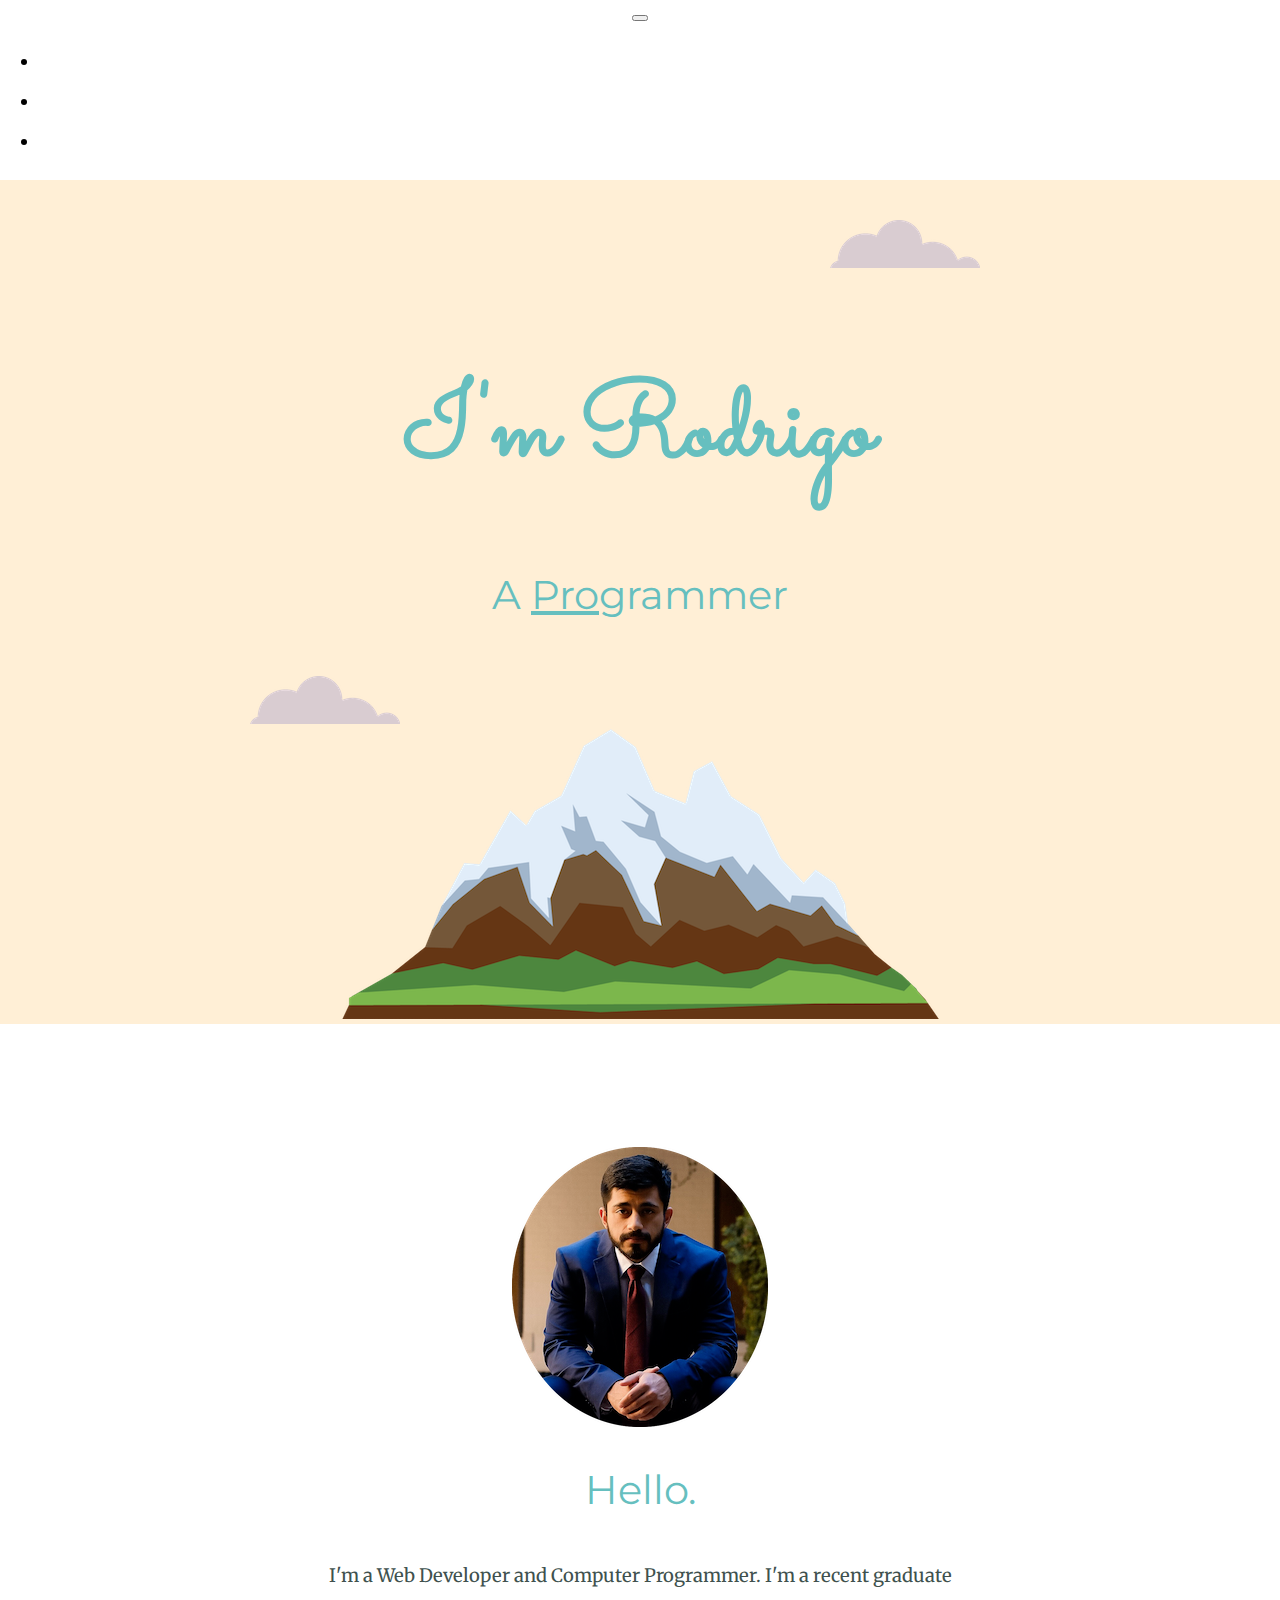
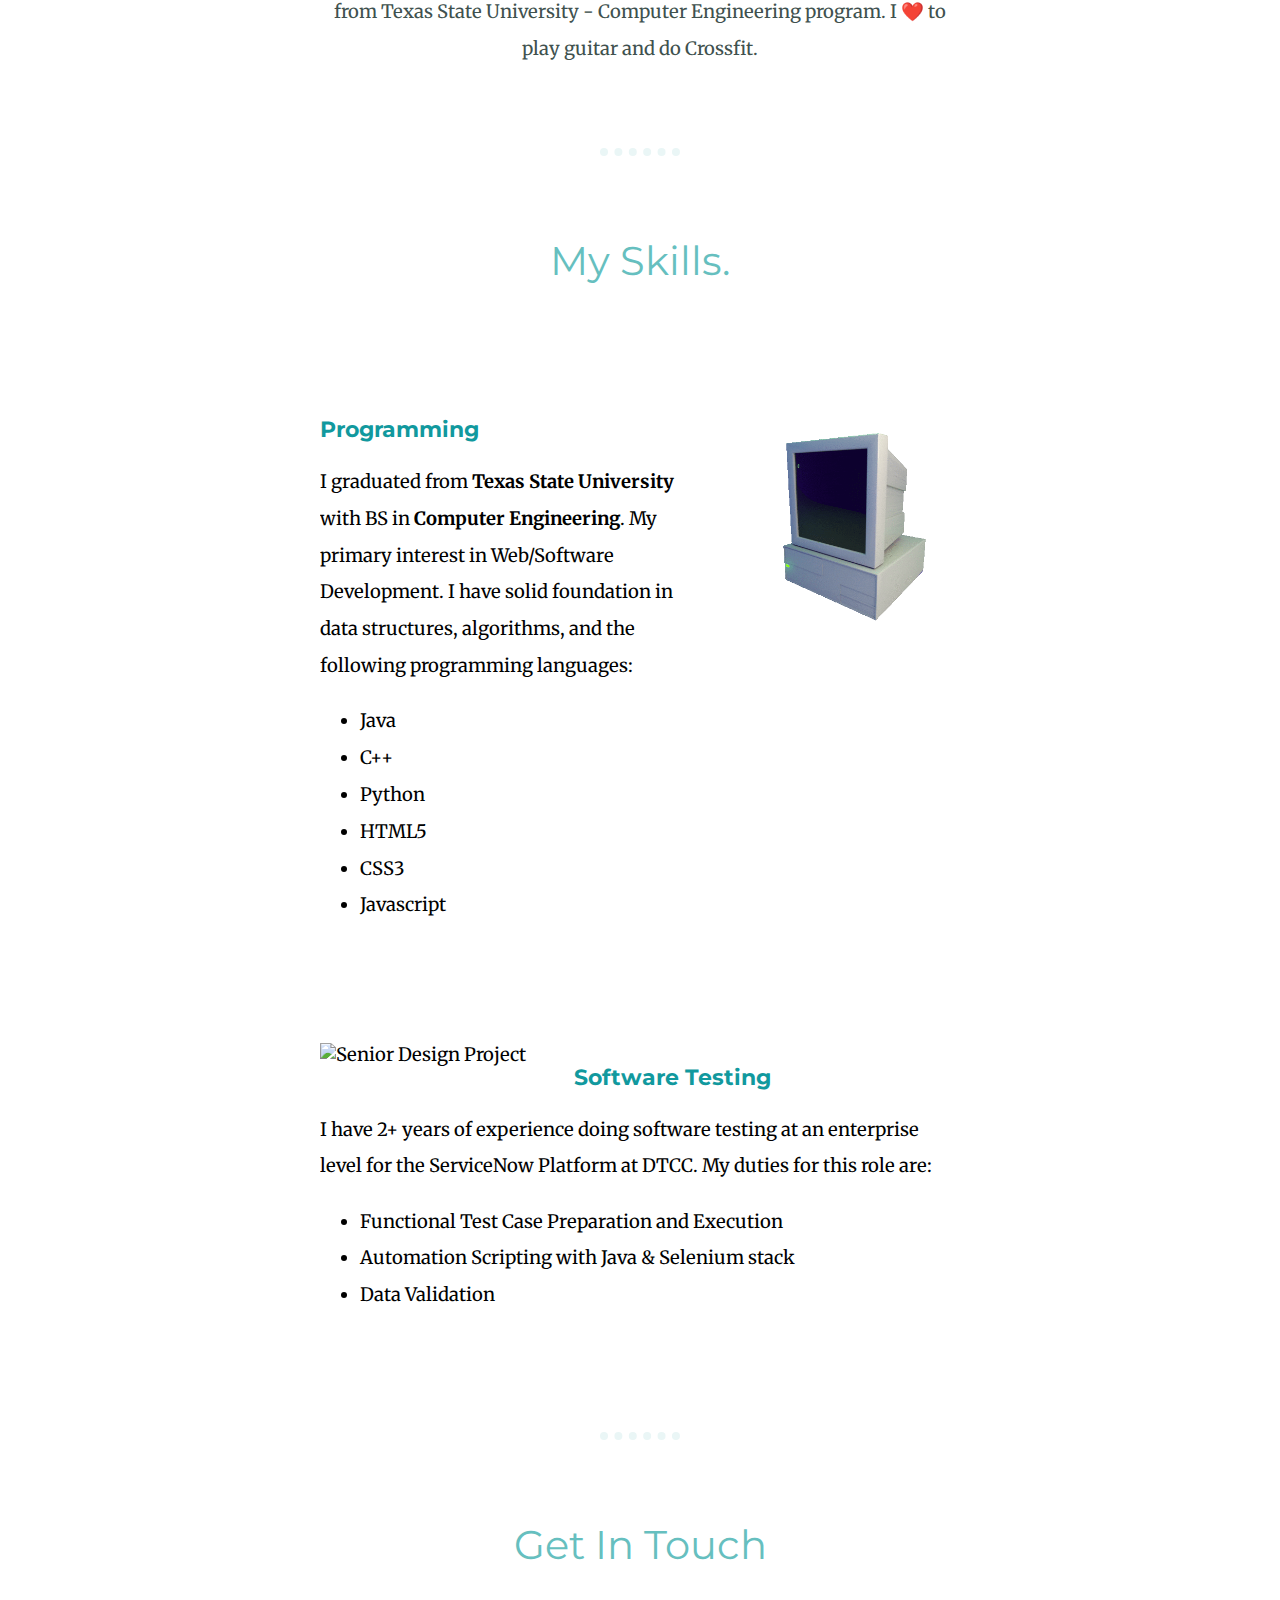
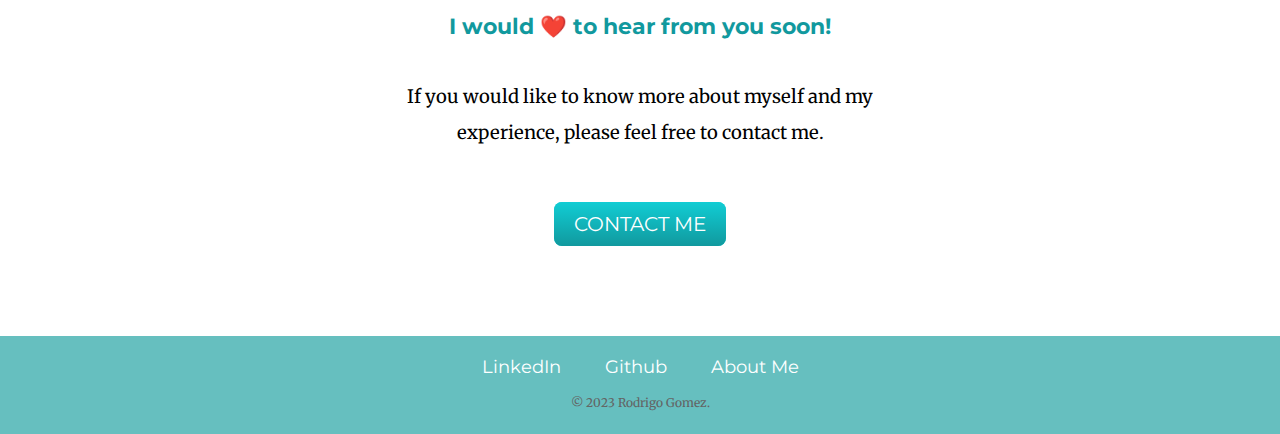
==== commit 9744604b: "Update index.html" ====
--- a/index.html
+++ b/index.html
@@ -3,7 +3,10 @@
 
 <head>
   <meta charset="utf-8">
+  <meta name="viewport" content="width=device-width, initial-scale=1">
   <title>Rodrigo Gomez</title>
+
+  <link href="https://cdn.jsdelivr.net/npm/bootstrap@5.2.3/dist/css/bootstrap.min.css" rel="stylesheet" integrity="sha384-rbsA2VBKQhggwzxH7pPCaAqO46MgnOM80zW1RWuH61DGLwZJEdK2Kadq2F9CUG65" crossorigin="anonymous">
   <link rel="stylesheet" href="css/styles.css">
   <link rel="icon" href="favicon.ico">
 
@@ -16,14 +19,29 @@
 </head>
 
 <body>
+  <script src="https://cdn.jsdelivr.net/npm/bootstrap@5.2.3/dist/js/bootstrap.bundle.min.js" integrity="sha384-kenU1KFdBIe4zVF0s0G1M5b4hcpxyD9F7jL+jjXkk+Q2h455rYXK/7HAuoJl+0I4" crossorigin="anonymous"></script>
   <header>
-    <div class="nav-bar">
-      <div class="menu">
-        <a class="menu-links" href="https://samsaraprogramming.github.io/personal-site"><i class="fa-solid fa-house"></i> Home</a>
-        <a class="menu-links" href="https://samsaraprogramming.github.io/AboutMe/"><i class="fa-solid fa-person"></i> About Me</a>
-        <a class="menu-links" href="#"><i class="fa-solid fa-envelope"></i> Contact</a>
+    <nav class="navbar navbar-expand-lg navbar-dark">
+      <button class="navbar-toggler" type="button" data-bs-toggle="collapse" data-bs-target="#navbarSupportedContent" aria-controls="navbarSupportedContent" aria-expanded="false" aria-label="Toggle navigation">
+        <span class="navbar-toggler-icon"></span>
+      </button>
+
+      <div class="collapse navbar-collapse" id="navbarSupportedContent">
+        <ul class="navbar-nav mx-auto">
+          <li class="nav-item">
+            <a class="menu-links" href="https://samsaraprogramming.github.io/personal-site/"><i class="fa-solid fa-house"></i> Home</a>
+
+          </li>
+          <li class="nav-item">
+            <a class="menu-links" href="https://samsaraprogramming.github.io/AboutMe/"><i class="fa-solid fa-person"></i> About Me</a>
+
+          </li>
+          <li class="nav-item">
+            <a class="menu-links" href="#"><i class="fa-solid fa-envelope"></i> Contact</a>
+          </li>
+        </ul>
       </div>
-    </div>
+    </nav>
   </header>
   <div class="top-container">
     <img class="top-cloud" src="images/cloud.png" alt="cloud-img">
--- a/css/styles.css
+++ b/css/styles.css
@@ -3,6 +3,13 @@
   text-align: center;
   font-family: 'Merriweather', serif;
   /* background-color: #FFEFD6; */
+  font-size: 1.15rem;
+}
+
+@media (max-width:997px){
+  body{
+    font-size:1.75rem;
+  }
 }
 
 h1 {
@@ -49,12 +56,12 @@
 }
 
 .menu-links{
-  color: #EAF6F6;
-  font-family: 'Merriweather', serif;
+  color: #FFFF;
   font-size: 1.25rem;
   padding: 0 40px;
   position: relative;
   top: 20px;
+  text-decoration: none;
 }
 
 .menu-links:hover{
@@ -114,39 +121,46 @@
 }
 
 .design-project {
-  width: 25%;
+  width: 35%;
   float: left;
   margin-right: 30px;
 }
 
 .programming {
-  width: 25%;
+  width: 35%;
   float: right;
   margin-left: 30px;
+
 }
 
 .intro-summary{
   color: #40514E;
-  width: 30%;
+  width: 50%;
   margin: auto;
+  text-align:center;
 }
 
-.footer-link{
-  color: #11999E;
+.bottom-container {
+  background-color: #66BFBF;
+  padding: 1.5% 0;
+}
+
+.footer-link {
+  color: #FFFF;
   font-family: 'Montserrat', sans-serif;
   margin: 10px 20px;
   text-decoration: none;
-
 }
 
-.footer-link:hover{
-  color: #EAF6F6;
+.footer-link:hover {
+  color: #11999E;
 }
 
-.copyright-text{
-  color: #EAF6F6;
+.copyright-text {
+  color: #636464;
   font-size: 0.75rem;
-  padding: 20px 0;
+  padding-top: 1%;
+  margin: 0;
 }
 
 .contact-message{
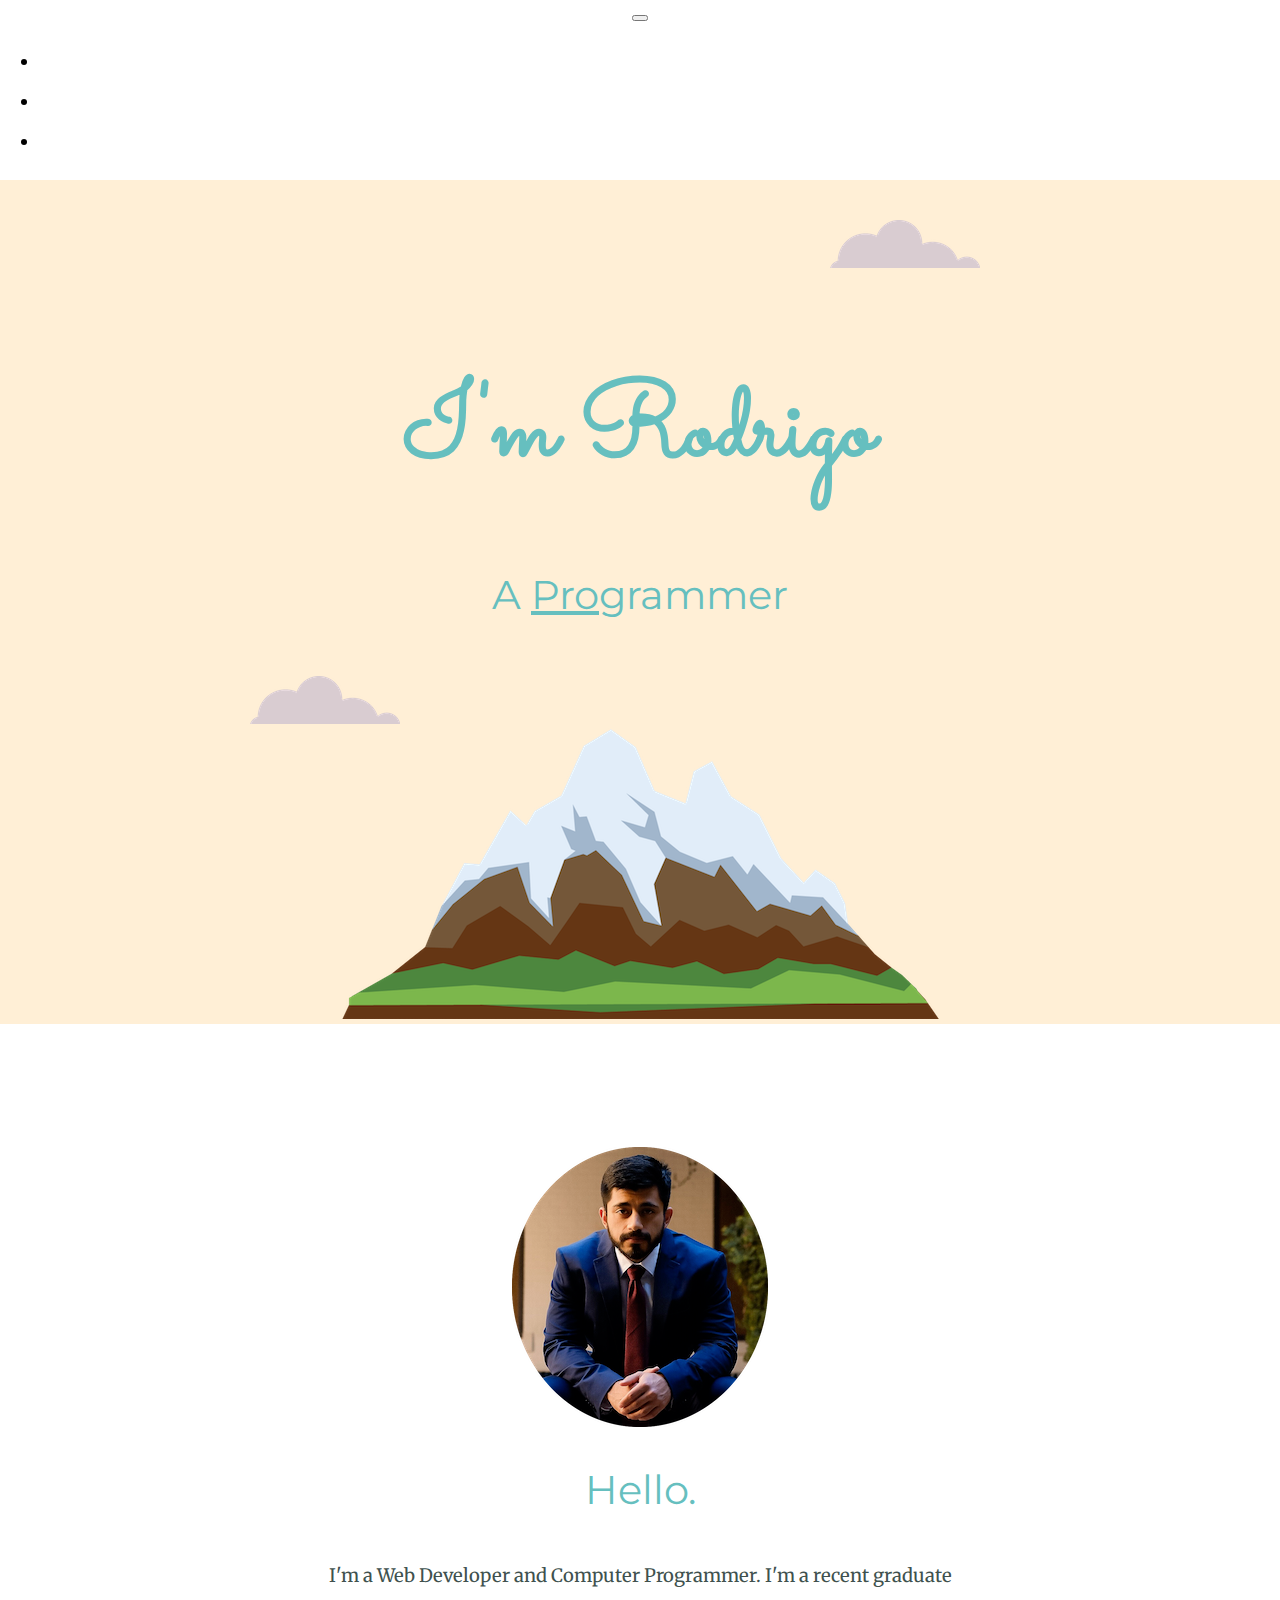
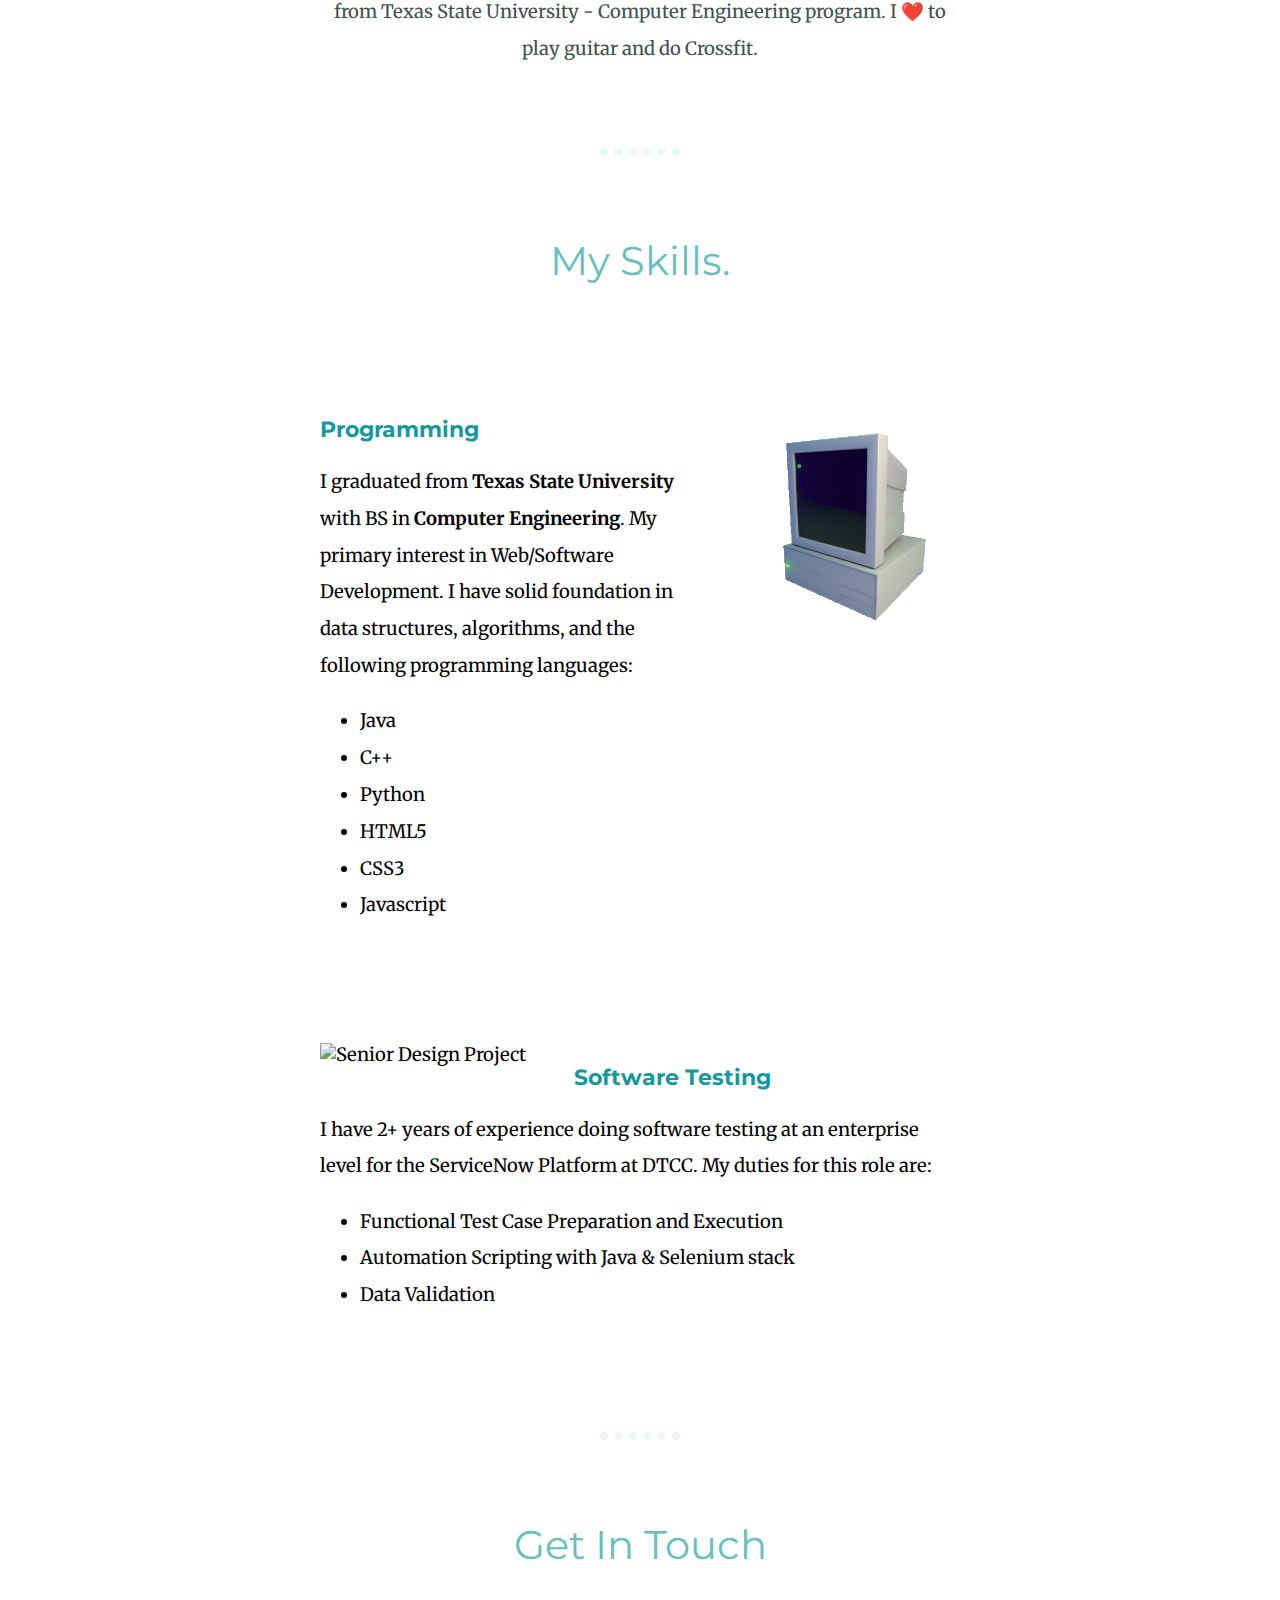
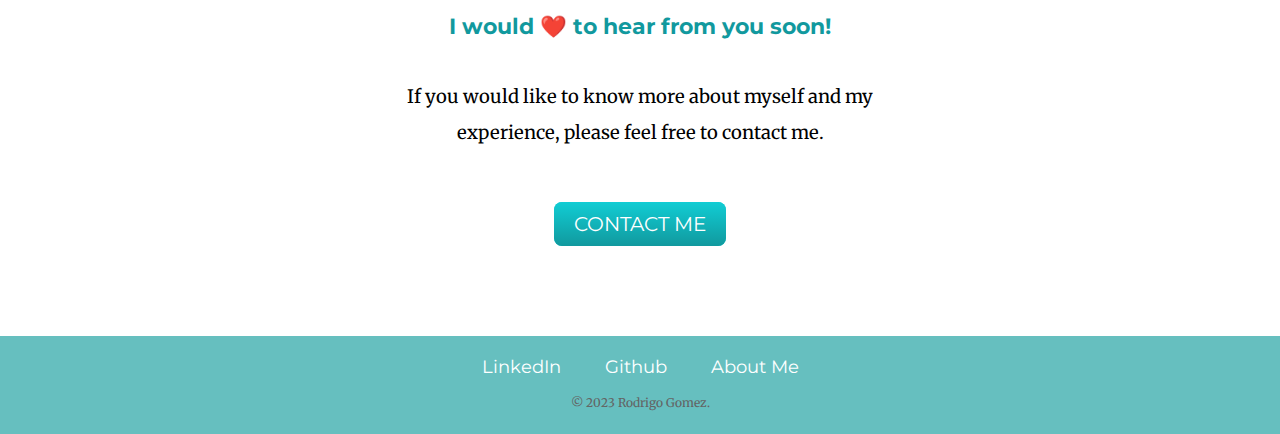
==== commit 0d305575: "Update index.html" ====
--- a/index.html
+++ b/index.html
@@ -33,11 +33,11 @@
 
           </li>
           <li class="nav-item">
-            <a class="menu-links" href="https://samsaraprogramming.github.io/AboutMe/"><i class="fa-solid fa-person"></i> About Me</a>
+            <a class="menu-links" href="https://samsaraprogramming.github.io/about-me/"><i class="fa-solid fa-person"></i> About Me</a>
 
           </li>
           <li class="nav-item">
-            <a class="menu-links" href="#"><i class="fa-solid fa-envelope"></i> Contact</a>
+            <a class="menu-links" href="https://samsaraprogramming.github.io/about-me/#form-section"><i class="fa-solid fa-envelope"></i> Contact</a>
           </li>
         </ul>
       </div>
@@ -99,7 +99,7 @@
   <div class="bottom-container">
     <a class="footer-link" href="https://www.linkedin.com/in/rodrjgom">LinkedIn</a>
     <a class="footer-link" href="https://github.com/samsaraprogramming/">Github</a>
-    <a class="footer-link" href="https://samsaraprogramming.github.io/AboutMe/">About Me</a>
+    <a class="footer-link" href="https://samsaraprogramming.github.io/about-me/">About Me</a>
     <p class="copyright-text">© 2023 Rodrigo Gomez.</p>
   </div>
 </body>
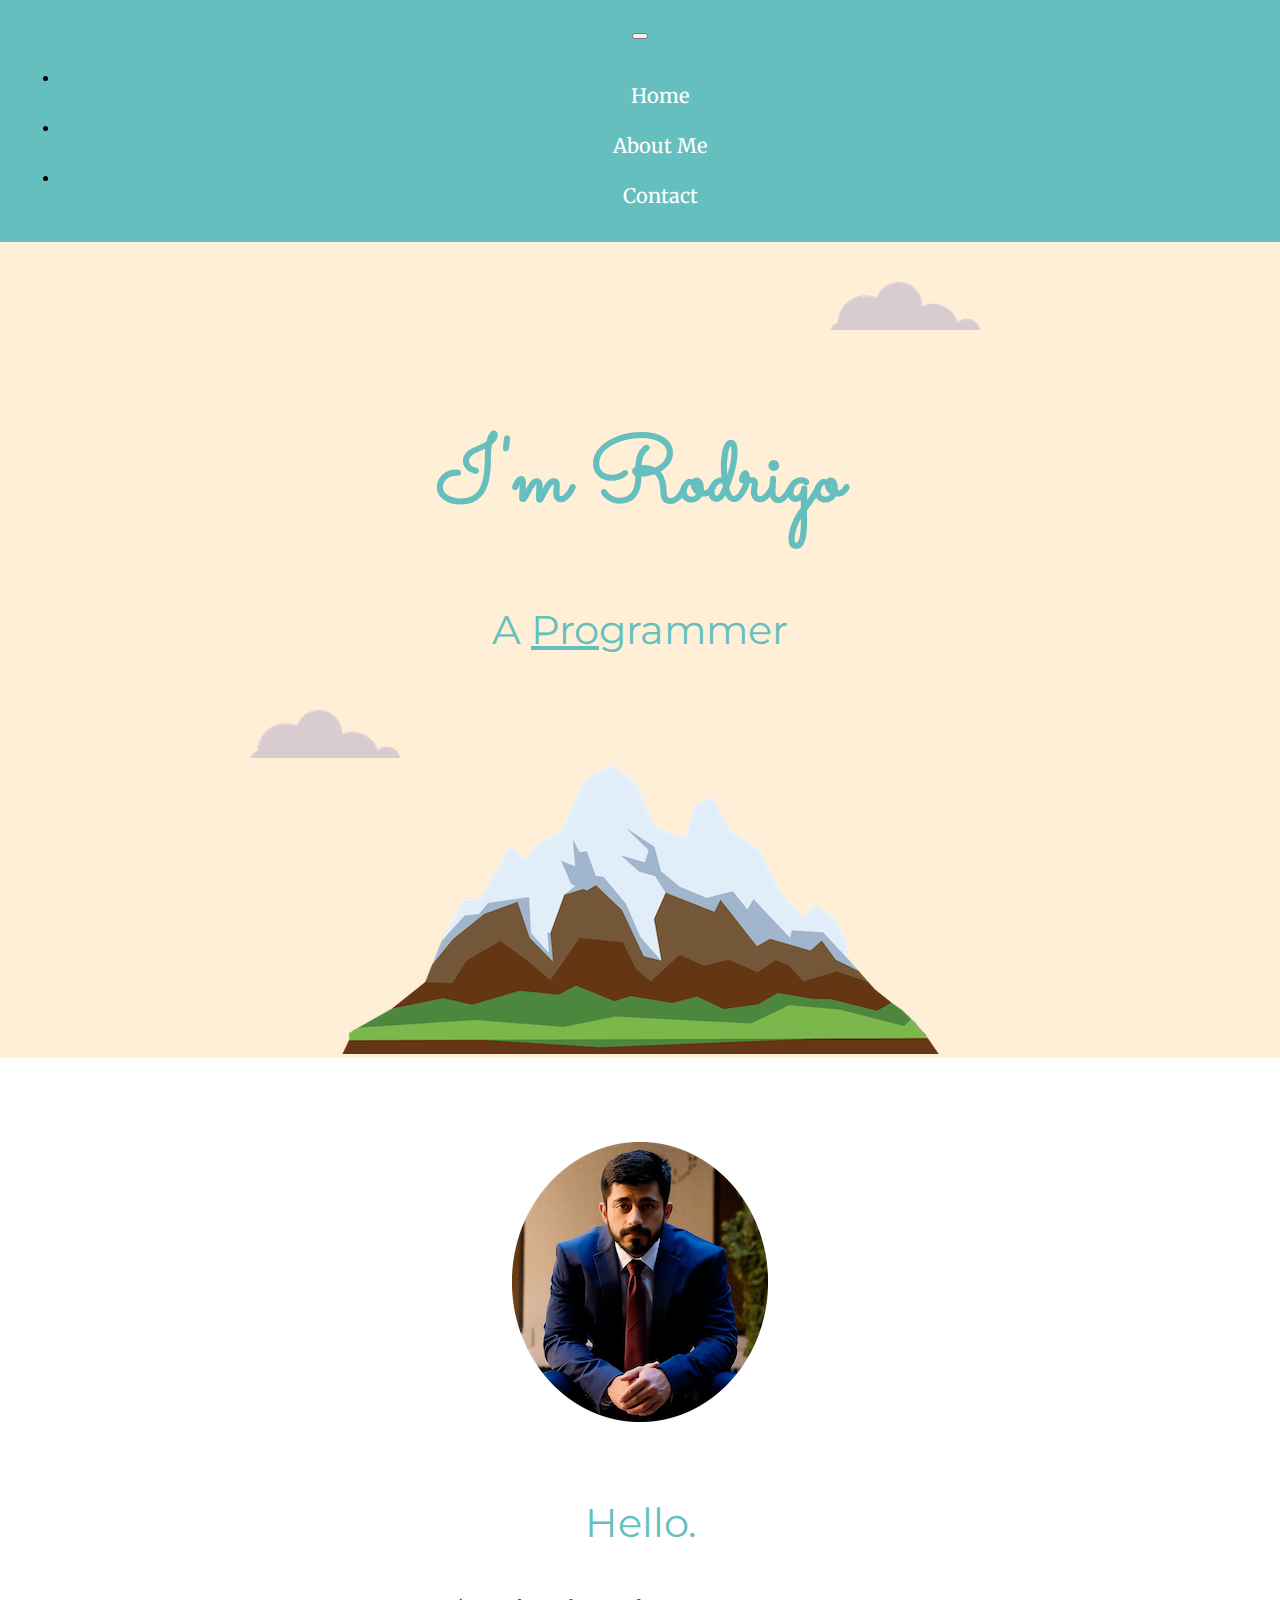
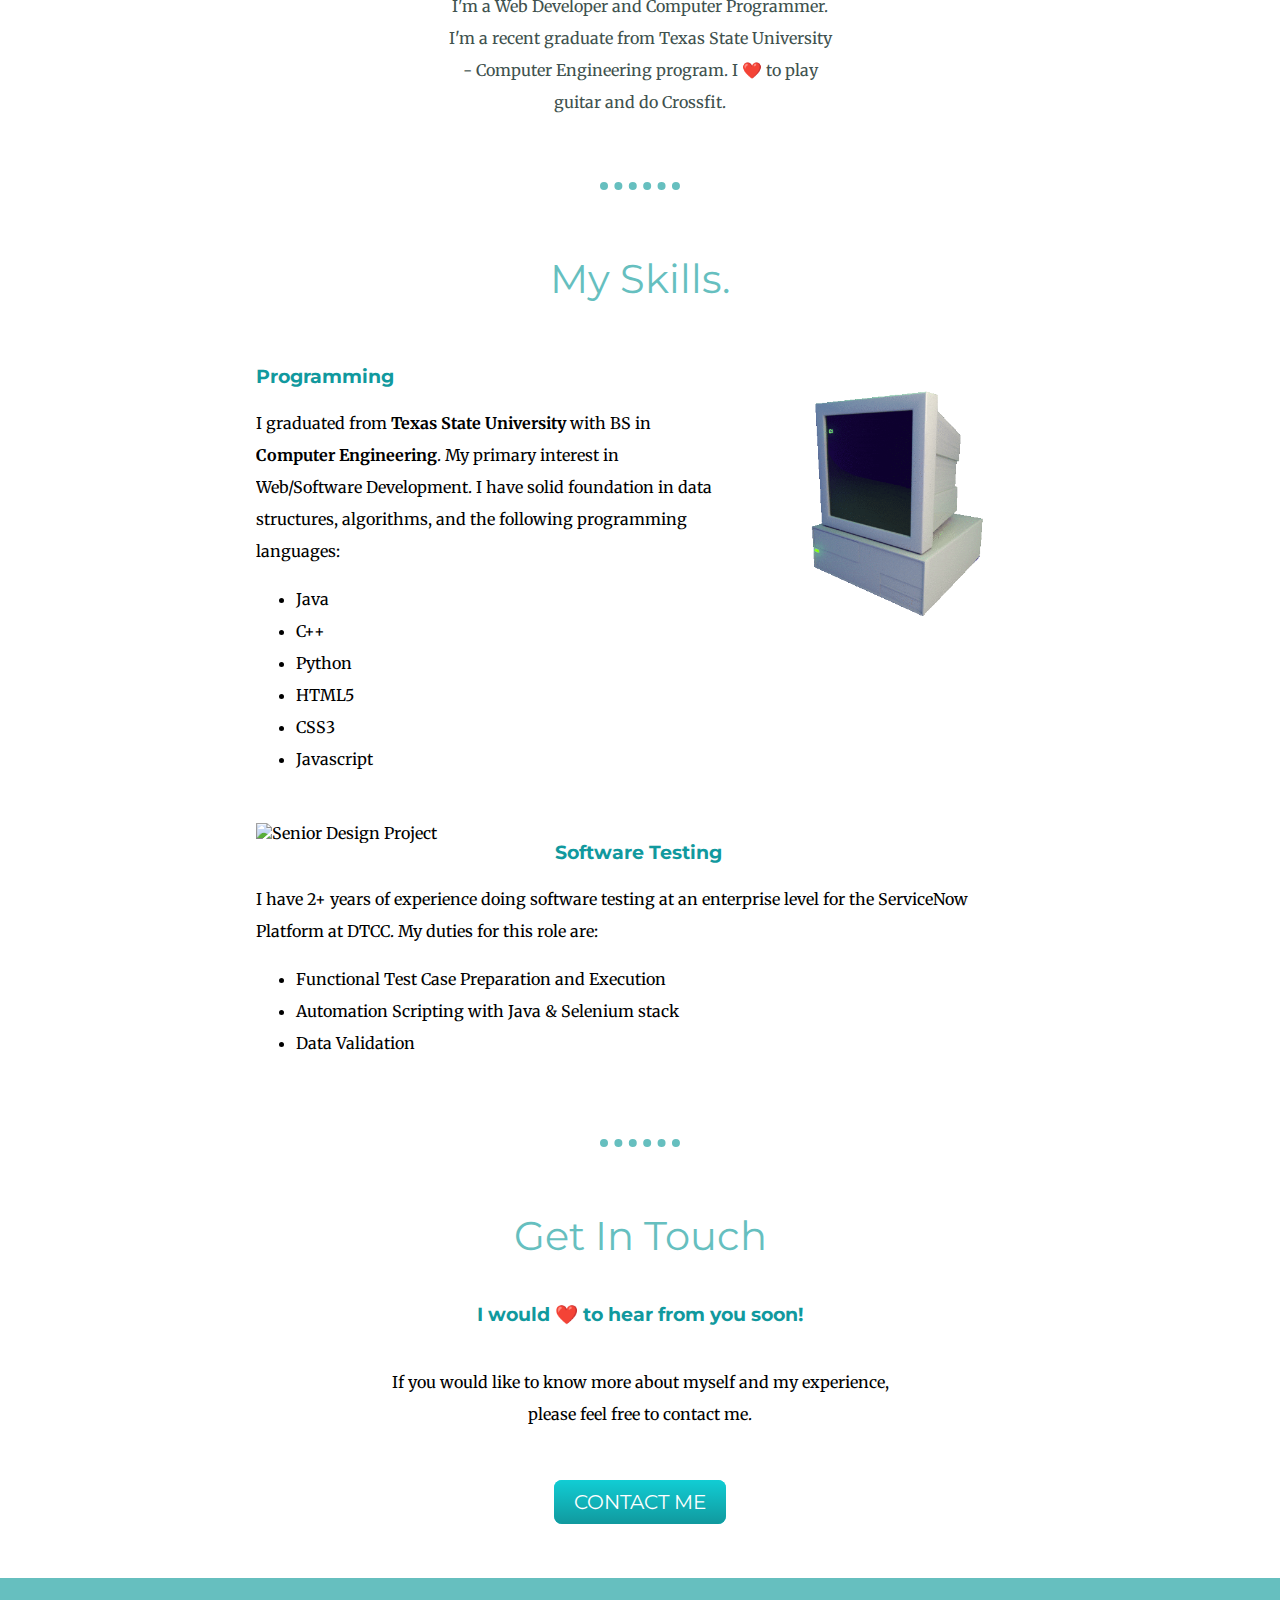
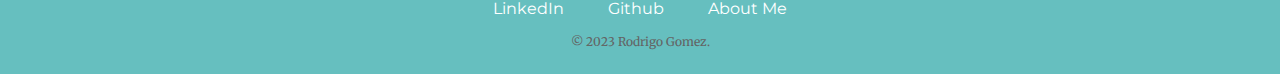
==== commit dd5f2a1c: "Update index.html" ====
--- a/index.html
+++ b/index.html
@@ -92,14 +92,14 @@
       <h2>Get In Touch</h2>
       <h3>I would ❤️ to hear from you soon!</h3>
       <p class="contact-message">If you would like to know more about myself and my experience, please feel free to contact me.</p>
-      <a class="btn" href="mailto:rodrjgom@gmail.com">CONTACT ME</a>
+      <a class="btn" href="https://samsaraprogramming.github.io/about-me/#form-section">CONTACT ME</a>
     </div>
   </div>
 
   <div class="bottom-container">
     <a class="footer-link" href="https://www.linkedin.com/in/rodrjgom">LinkedIn</a>
     <a class="footer-link" href="https://github.com/samsaraprogramming/">Github</a>
-    <a class="footer-link" href="https://samsaraprogramming.github.io/about-me/">About Me</a>
+    <a class="footer-link" href="https://samsaraprogramming.github.io/about-me/#aboutMe">About Me</a>
     <p class="copyright-text">© 2023 Rodrigo Gomez.</p>
   </div>
 </body>
--- a/css/styles.css
+++ b/css/styles.css
@@ -2,15 +2,11 @@
   margin: 0;
   text-align: center;
   font-family: 'Merriweather', serif;
-  /* background-color: #FFEFD6; */
-  font-size: 1.15rem;
-}
-
-@media (max-width:997px){
-  body{
-    font-size:1.75rem;
-  }
-}
+  font-size: 1rem;
+  font-weight: 400;
+}
+
+
 
 h1 {
   margin: 50px auto 0 auto;
@@ -34,11 +30,11 @@
 }
 
 hr{
-  margin: 80px auto 80px auto;
+  margin: 5% auto;
   border-style: dotted none none;
   border-width: .5rem;
   width: 80px;
-  color: #EAF6F6;
+  color: #66BFBF;
 }
 
 p{
@@ -50,9 +46,13 @@
   line-height: 2;
 }
 
-.nav-bar{
+.navbar{
   background-color: #66BFBF;
-  padding: 40px;
+  padding: 20px;
+}
+
+.nav-item{
+  padding-bottom:10px;
 }
 
 .menu-links{
@@ -81,12 +81,6 @@
   background-color: #FFEFD6;
 }
 
-.middle-container{
-  margin: 100px 0;
-
-}
-
-
 .bottom-container{
   background-color:#66BFBF;
   padding: 50px 0 20px;
@@ -110,12 +104,38 @@
 }
 
 .mountain {
-  position: relative;
+  position: relative;;
+}
+
+@media(max-width:991px){
+  .top-cloud{
+    display: none;
+  }
+  .bottom-cloud{
+    display: none;
+  }
+
+  h1 {
+    font-size: 4.5rem;
+  }
+
+  .mountain {
+    width: 70%;
+  }
+}
+
+.profile>h2{
+  padding-top: 3%;
+}
+
+.middle-container{
+  margin: 5% 0;
+
 }
 
 .skill-row {
-  width: 50%;
-  margin: 100px auto 100px auto;
+  width: 60%;
+  margin: 2.5% auto;
   text-align: left;
   overflow: auto;
 }
@@ -135,10 +155,11 @@
 
 .intro-summary{
   color: #40514E;
-  width: 50%;
+  width: 30%;
   margin: auto;
-  text-align:center;
-}
+}
+
+
 
 .bottom-container {
   background-color: #66BFBF;
@@ -194,3 +215,13 @@
   background-image: linear-gradient(to bottom, #30E3CB, #2BC4AD);
   text-decoration: none;
 }
+
+@media(max-width:997px){
+  .intro-summary{
+    width: 60%;
+  }
+
+  .contact-message{
+    width: 60%;
+  }
+}
